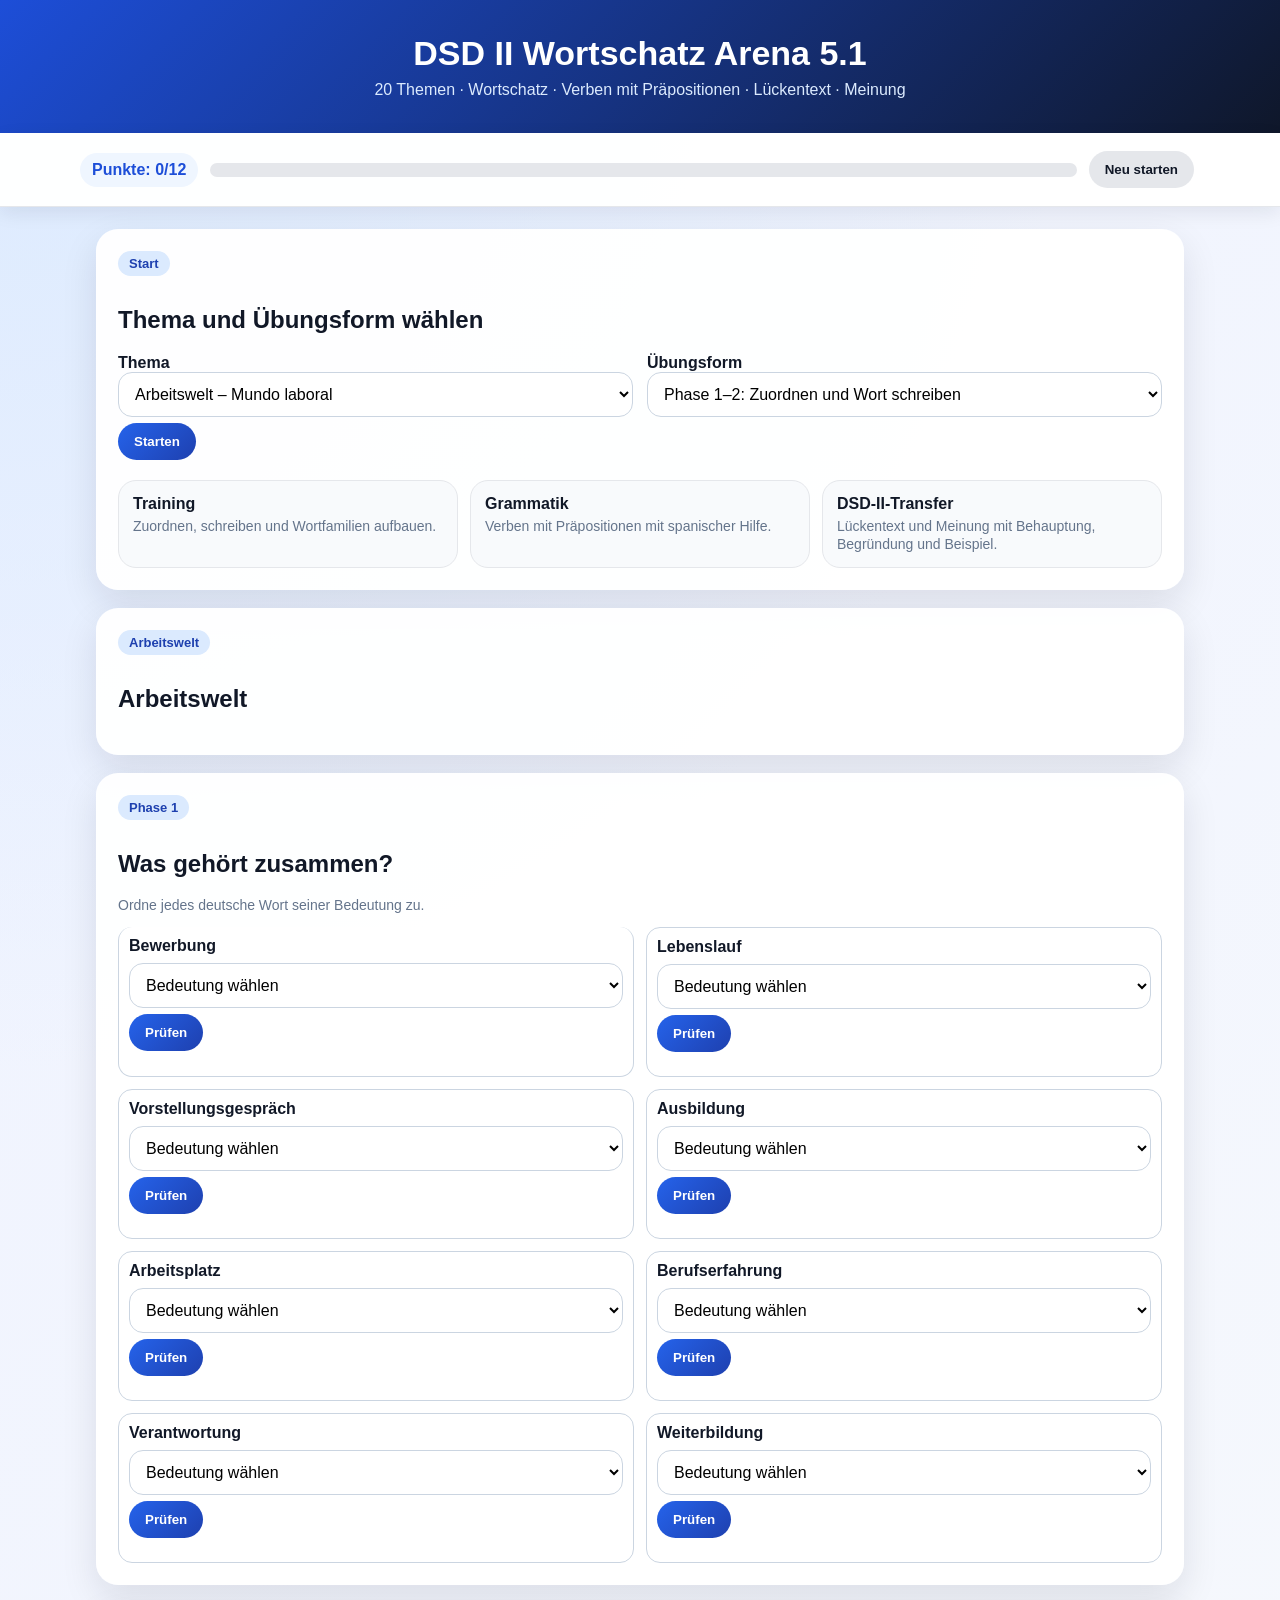
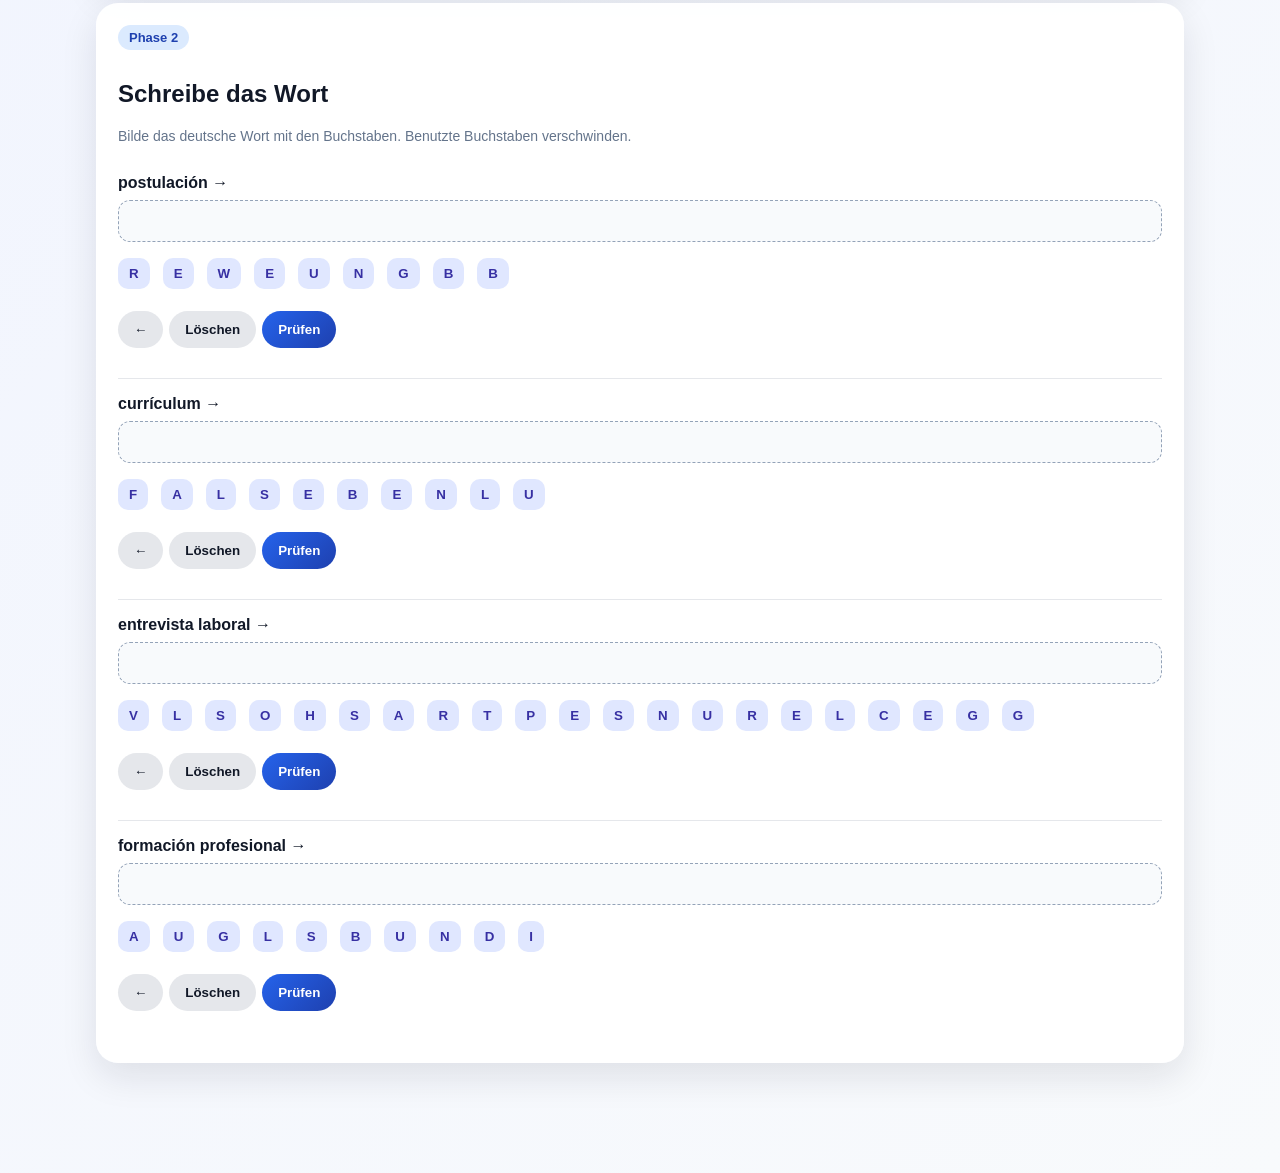
==== index.html @ aece5739 "5.1" ====
<!DOCTYPE html>
<html lang="de">
<head>
<meta charset="UTF-8"><meta name="viewport" content="width=device-width, initial-scale=1.0">
<title>DSD II Wortschatz Arena 5.1</title>
<link rel="stylesheet" href="css/style.css">
</head>
<body>
<header><h1>DSD II Wortschatz Arena 5.1</h1><p>20 Themen · Wortschatz · Verben mit Präpositionen · Lückentext · Meinung</p></header>
<div class="scoreBox"><div class="scoreInner"><span class="pill">Punkte: <span id="score">0</span>/<span id="total">0</span></span><div class="progress"><div id="bar" class="bar"></div></div><button class="secondary" onclick="resetCurrent()">Neu starten</button></div></div>
<main>
<section class="card"><span class="badge">Start</span><h2>Thema und Übungsform wählen</h2>
<div class="controls"><div><label><strong>Thema</strong></label><select id="themeSelect"></select></div><div><label><strong>Übungsform</strong></label><select id="modeSelect">
<option value="training">Phase 1–2: Zuordnen und Wort schreiben</option>
<option value="families">Phase 3: Wortfamilien</option>
<option value="prep">Phase 4: Verben mit Präpositionen</option>
<option value="memory">Phase 5: Memory</option>
<option value="crossword">Phase 6: Wortkreuzrätsel</option>
<option value="exam">Phase 7: Lückentext</option>
<option value="mini">Phase 8: Meinung schreiben</option>
</select></div></div>
<button class="primary" onclick="render()">Starten</button>
<div class="modeCards">
<div class="modeCard"><strong>Training</strong><span>Zuordnen, schreiben und Wortfamilien aufbauen.</span></div>
<div class="modeCard"><strong>Grammatik</strong><span>Verben mit Präpositionen mit spanischer Hilfe.</span></div>
<div class="modeCard"><strong>DSD-II-Transfer</strong><span>Lückentext und Meinung mit Behauptung, Begründung und Beispiel.</span></div>
</div></section>
<section id="content"></section>
</main>
<script src="data/themes.js"></script>
<script src="js/app.js"></script>
</body>
</html>
---- css/style.css ----
:root{--blue:#2563eb;--green:#16a34a;--red:#dc2626;--purple:#7c3aed;--line:#e5e7eb;--muted:#64748b}
*{box-sizing:border-box}body{margin:0;font-family:Arial,Helvetica,sans-serif;background:radial-gradient(circle at top left,#dbeafe,transparent 35%),linear-gradient(135deg,#eef2ff,#f8fafc);color:#111827}
header{background:linear-gradient(135deg,#1d4ed8,#0f172a);color:white;padding:34px 18px;text-align:center}header h1{margin:0;font-size:34px}header p{margin:8px 0 0;color:#dbeafe}
main{max-width:1120px;margin:22px auto;padding:0 16px 70px}.card{background:rgba(255,255,255,.97);border-radius:22px;padding:22px;margin-bottom:18px;box-shadow:0 14px 36px rgba(15,23,42,.10)}
.controls{display:grid;grid-template-columns:1fr 1fr;gap:14px}@media(max-width:760px){.controls{grid-template-columns:1fr}}select,input,textarea{width:100%;padding:12px;border:1px solid #cbd5e1;border-radius:14px;font-size:16px;background:white}
button{border:0;border-radius:999px;padding:11px 16px;font-weight:800;cursor:pointer;margin:6px 6px 6px 0}.primary{background:linear-gradient(135deg,#2563eb,#1e40af);color:white}.secondary{background:#e5e7eb;color:#111827}.hint{background:#ede9fe;color:#5b21b6}
.badge{display:inline-block;background:#dbeafe;color:#1e40af;border-radius:999px;padding:5px 11px;font-weight:800;font-size:13px;margin-bottom:10px}.small{font-size:14px;color:var(--muted)}
.scoreBox{position:sticky;top:0;z-index:20;background:rgba(255,255,255,.96);border-bottom:1px solid #e5e7eb;padding:12px 16px;box-shadow:0 6px 18px rgba(15,23,42,.08)}.scoreInner{max-width:1120px;margin:auto;display:flex;gap:12px;align-items:center;justify-content:space-between;flex-wrap:wrap}.pill{background:#eff6ff;color:#1d4ed8;border-radius:999px;padding:8px 12px;font-weight:800}.progress{height:14px;background:#e5e7eb;border-radius:999px;overflow:hidden;flex:1;min-width:220px}.bar{height:100%;width:0%;background:linear-gradient(90deg,#22c55e,#2563eb)}
.task{border-top:1px solid var(--line);padding:16px 0}.task:first-of-type{border-top:0}.question{font-weight:800;margin-bottom:8px}.feedback{font-weight:800;margin-top:8px}.correct{color:var(--green)}.wrong{color:var(--red)}
.modeCards{display:grid;grid-template-columns:repeat(3,1fr);gap:12px;margin-top:14px}@media(max-width:900px){.modeCards{grid-template-columns:1fr}}.modeCard{border:1px solid #e5e7eb;border-radius:18px;padding:14px;background:#f8fafc}.modeCard strong{display:block;margin-bottom:4px}.modeCard span{color:#64748b;font-size:14px}
.matchGrid{display:grid;grid-template-columns:1fr 1fr;gap:12px}@media(max-width:760px){.matchGrid{grid-template-columns:1fr}}.matchItem{border:1px solid #cbd5e1;border-radius:14px;background:white;padding:10px}.matchItem select{margin-top:8px}
.letterChoices{display:flex;flex-wrap:wrap;gap:7px;margin:10px 0}.letterChoices button{border-radius:10px;padding:8px 11px;background:#e0e7ff;color:#3730a3}.letterChoices button:disabled{visibility:hidden}.answerBox{min-height:42px;background:#f8fafc;border:1px dashed #94a3b8;border-radius:12px;padding:9px;font-size:20px;font-weight:900;letter-spacing:1px}
.familyTable{width:100%;border-collapse:separate;border-spacing:0 8px}.familyTable th{text-align:left;color:#475569}.familyTable td,.familyTable th{padding:8px}.familyTable input{min-width:150px}
.memoryGrid{display:grid;grid-template-columns:repeat(4,1fr);gap:11px;margin-top:14px}@media(max-width:760px){.memoryGrid{grid-template-columns:repeat(2,1fr)}}.memCard{min-height:88px;border:2px solid #cbd5e1;border-radius:18px;background:white;display:flex;align-items:center;justify-content:center;text-align:center;padding:10px;font-weight:800;cursor:pointer}.memCard.hidden{background:linear-gradient(135deg,#2563eb,#7c3aed);color:transparent}.memCard.hidden:after{content:"?";color:white;font-size:30px}.memCard.matched{background:#dcfce7;border-color:#16a34a;color:#166534;cursor:default}
.stage{display:flex;gap:10px;flex-wrap:wrap;margin:12px 0}.stage span{background:#f8fafc;border:1px solid #dbeafe;border-radius:999px;padding:7px 10px;font-weight:700;color:#1e40af}
.crossWrap{overflow-x:auto;margin-top:14px;padding-bottom:8px}.crossWord{display:grid;gap:10px;min-width:max-content}.crossRow{display:flex;align-items:center;gap:5px}.rowNum{width:24px;height:24px;border-radius:50%;background:#1d4ed8;color:white;display:flex;align-items:center;justify-content:center;font-size:11px;font-weight:900;flex-shrink:0}.letterBox{width:30px;height:34px;border:2px solid #cbd5e1;border-radius:7px;text-align:center;text-transform:uppercase;font-weight:900;font-size:16px;background:white;padding:0}.letterBox.fixed{background:#dbeafe;border-color:#2563eb;color:#1e40af}.letterBox.ok{background:#dcfce7;border-color:#16a34a}.letterBox.bad{background:#fee2e2;border-color:#ef4444}.clues li{margin-bottom:8px}#showSolutionBtn{display:none}
.wordbank span{display:inline-block;background:#eef2ff;color:#3730a3;border-radius:999px;padding:6px 10px;margin:4px;font-weight:800}.lueckenText{font-size:17px;line-height:1.9}.inlineBlank{display:inline-block;width:180px;margin:0 4px}.inlineBlank input{padding:7px;border-radius:10px}
.prepCard{border:1px solid #cbd5e1;background:white;border-radius:16px;padding:14px;margin:12px 0}.case{display:inline-block;background:#fef3c7;color:#92400e;border-radius:999px;padding:4px 9px;font-weight:800;margin-left:6px}.prepSolution{display:none;margin-top:10px;background:#f8fafc;border-left:5px solid var(--blue);padding:10px;border-radius:10px}
textarea{min-height:130px}
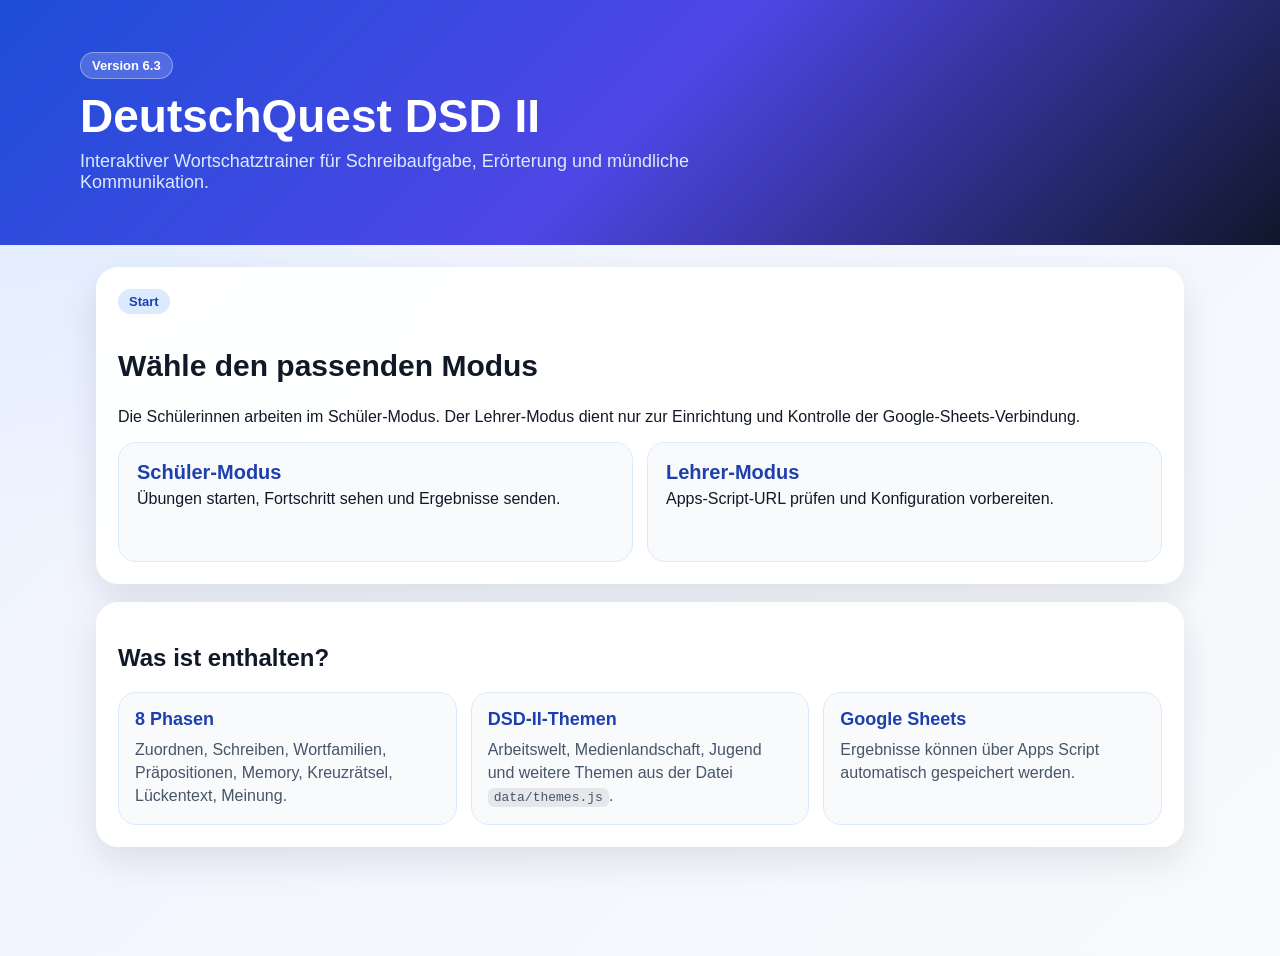
==== commit 0ae41c77: "6.3" ====
--- a/index.html
+++ b/index.html
@@ -1,33 +1,37 @@
 <!DOCTYPE html>
 <html lang="de">
 <head>
-<meta charset="UTF-8"><meta name="viewport" content="width=device-width, initial-scale=1.0">
-<title>DSD II Wortschatz Arena 5.1</title>
-<link rel="stylesheet" href="css/style.css">
+  <meta charset="UTF-8">
+  <meta name="viewport" content="width=device-width, initial-scale=1.0">
+  <title>DeutschQuest DSD II 6.3</title>
+  <link rel="stylesheet" href="css/style.css">
 </head>
 <body>
-<header><h1>DSD II Wortschatz Arena 5.1</h1><p>20 Themen · Wortschatz · Verben mit Präpositionen · Lückentext · Meinung</p></header>
-<div class="scoreBox"><div class="scoreInner"><span class="pill">Punkte: <span id="score">0</span>/<span id="total">0</span></span><div class="progress"><div id="bar" class="bar"></div></div><button class="secondary" onclick="resetCurrent()">Neu starten</button></div></div>
+<header class="hero">
+  <div class="heroInner">
+    <span class="badge light">Version 6.3</span>
+    <h1>DeutschQuest DSD II</h1>
+    <p>Interaktiver Wortschatztrainer für Schreibaufgabe, Erörterung und mündliche Kommunikation.</p>
+  </div>
+</header>
 <main>
-<section class="card"><span class="badge">Start</span><h2>Thema und Übungsform wählen</h2>
-<div class="controls"><div><label><strong>Thema</strong></label><select id="themeSelect"></select></div><div><label><strong>Übungsform</strong></label><select id="modeSelect">
-<option value="training">Phase 1–2: Zuordnen und Wort schreiben</option>
-<option value="families">Phase 3: Wortfamilien</option>
-<option value="prep">Phase 4: Verben mit Präpositionen</option>
-<option value="memory">Phase 5: Memory</option>
-<option value="crossword">Phase 6: Wortkreuzrätsel</option>
-<option value="exam">Phase 7: Lückentext</option>
-<option value="mini">Phase 8: Meinung schreiben</option>
-</select></div></div>
-<button class="primary" onclick="render()">Starten</button>
-<div class="modeCards">
-<div class="modeCard"><strong>Training</strong><span>Zuordnen, schreiben und Wortfamilien aufbauen.</span></div>
-<div class="modeCard"><strong>Grammatik</strong><span>Verben mit Präpositionen mit spanischer Hilfe.</span></div>
-<div class="modeCard"><strong>DSD-II-Transfer</strong><span>Lückentext und Meinung mit Behauptung, Begründung und Beispiel.</span></div>
-</div></section>
-<section id="content"></section>
+<section class="card introCard">
+  <span class="badge">Start</span>
+  <h2>Wähle den passenden Modus</h2>
+  <p>Die Schülerinnen arbeiten im Schüler-Modus. Der Lehrer-Modus dient nur zur Einrichtung und Kontrolle der Google-Sheets-Verbindung.</p>
+  <div class="navGrid">
+    <a class="navCard big" href="student.html"><strong>Schüler-Modus</strong><span>Übungen starten, Fortschritt sehen und Ergebnisse senden.</span></a>
+    <a class="navCard big" href="teacher.html"><strong>Lehrer-Modus</strong><span>Apps-Script-URL prüfen und Konfiguration vorbereiten.</span></a>
+  </div>
+</section>
+<section class="card">
+  <h2>Was ist enthalten?</h2>
+  <div class="featureGrid">
+    <div><strong>8 Phasen</strong><span>Zuordnen, Schreiben, Wortfamilien, Präpositionen, Memory, Kreuzrätsel, Lückentext, Meinung.</span></div>
+    <div><strong>DSD-II-Themen</strong><span>Arbeitswelt, Medienlandschaft, Jugend und weitere Themen aus der Datei <code>data/themes.js</code>.</span></div>
+    <div><strong>Google Sheets</strong><span>Ergebnisse können über Apps Script automatisch gespeichert werden.</span></div>
+  </div>
+</section>
 </main>
-<script src="data/themes.js"></script>
-<script src="js/app.js"></script>
 </body>
-</html>+</html>
--- a/css/style.css
+++ b/css/style.css
@@ -1,13 +1,13 @@
-:root{--blue:#2563eb;--green:#16a34a;--red:#dc2626;--purple:#7c3aed;--line:#e5e7eb;--muted:#64748b}
+:root{--blue:#2563eb;--dark:#0f172a;--green:#16a34a;--red:#dc2626;--purple:#7c3aed;--line:#e5e7eb;--muted:#64748b;--bg:#f8fafc}
 *{box-sizing:border-box}body{margin:0;font-family:Arial,Helvetica,sans-serif;background:radial-gradient(circle at top left,#dbeafe,transparent 35%),linear-gradient(135deg,#eef2ff,#f8fafc);color:#111827}
 header{background:linear-gradient(135deg,#1d4ed8,#0f172a);color:white;padding:34px 18px;text-align:center}header h1{margin:0;font-size:34px}header p{margin:8px 0 0;color:#dbeafe}
 main{max-width:1120px;margin:22px auto;padding:0 16px 70px}.card{background:rgba(255,255,255,.97);border-radius:22px;padding:22px;margin-bottom:18px;box-shadow:0 14px 36px rgba(15,23,42,.10)}
 .controls{display:grid;grid-template-columns:1fr 1fr;gap:14px}@media(max-width:760px){.controls{grid-template-columns:1fr}}select,input,textarea{width:100%;padding:12px;border:1px solid #cbd5e1;border-radius:14px;font-size:16px;background:white}
 button{border:0;border-radius:999px;padding:11px 16px;font-weight:800;cursor:pointer;margin:6px 6px 6px 0}.primary{background:linear-gradient(135deg,#2563eb,#1e40af);color:white}.secondary{background:#e5e7eb;color:#111827}.hint{background:#ede9fe;color:#5b21b6}
-.badge{display:inline-block;background:#dbeafe;color:#1e40af;border-radius:999px;padding:5px 11px;font-weight:800;font-size:13px;margin-bottom:10px}.small{font-size:14px;color:var(--muted)}
+.badge{display:inline-block;background:#dbeafe;color:#1e40af;border-radius:999px;padding:5px 11px;font-weight:800;font-size:13px;margin-bottom:10px}.small{font-size:14px;color:var(--muted)}code{background:#e5e7eb;padding:2px 6px;border-radius:6px}
 .scoreBox{position:sticky;top:0;z-index:20;background:rgba(255,255,255,.96);border-bottom:1px solid #e5e7eb;padding:12px 16px;box-shadow:0 6px 18px rgba(15,23,42,.08)}.scoreInner{max-width:1120px;margin:auto;display:flex;gap:12px;align-items:center;justify-content:space-between;flex-wrap:wrap}.pill{background:#eff6ff;color:#1d4ed8;border-radius:999px;padding:8px 12px;font-weight:800}.progress{height:14px;background:#e5e7eb;border-radius:999px;overflow:hidden;flex:1;min-width:220px}.bar{height:100%;width:0%;background:linear-gradient(90deg,#22c55e,#2563eb)}
 .task{border-top:1px solid var(--line);padding:16px 0}.task:first-of-type{border-top:0}.question{font-weight:800;margin-bottom:8px}.feedback{font-weight:800;margin-top:8px}.correct{color:var(--green)}.wrong{color:var(--red)}
-.modeCards{display:grid;grid-template-columns:repeat(3,1fr);gap:12px;margin-top:14px}@media(max-width:900px){.modeCards{grid-template-columns:1fr}}.modeCard{border:1px solid #e5e7eb;border-radius:18px;padding:14px;background:#f8fafc}.modeCard strong{display:block;margin-bottom:4px}.modeCard span{color:#64748b;font-size:14px}
+.navGrid{display:grid;grid-template-columns:repeat(2,1fr);gap:14px;margin-top:16px}@media(max-width:760px){.navGrid{grid-template-columns:1fr}}.navCard{display:block;text-decoration:none;color:#111827;border:1px solid #dbeafe;border-radius:18px;padding:18px;background:#f8fafc}.navCard:hover{background:#eff6ff}.navCard strong{display:block;font-size:20px;margin-bottom:6px;color:#1e40af}
 .matchGrid{display:grid;grid-template-columns:1fr 1fr;gap:12px}@media(max-width:760px){.matchGrid{grid-template-columns:1fr}}.matchItem{border:1px solid #cbd5e1;border-radius:14px;background:white;padding:10px}.matchItem select{margin-top:8px}
 .letterChoices{display:flex;flex-wrap:wrap;gap:7px;margin:10px 0}.letterChoices button{border-radius:10px;padding:8px 11px;background:#e0e7ff;color:#3730a3}.letterChoices button:disabled{visibility:hidden}.answerBox{min-height:42px;background:#f8fafc;border:1px dashed #94a3b8;border-radius:12px;padding:9px;font-size:20px;font-weight:900;letter-spacing:1px}
 .familyTable{width:100%;border-collapse:separate;border-spacing:0 8px}.familyTable th{text-align:left;color:#475569}.familyTable td,.familyTable th{padding:8px}.familyTable input{min-width:150px}
@@ -16,4 +16,13 @@
 .crossWrap{overflow-x:auto;margin-top:14px;padding-bottom:8px}.crossWord{display:grid;gap:10px;min-width:max-content}.crossRow{display:flex;align-items:center;gap:5px}.rowNum{width:24px;height:24px;border-radius:50%;background:#1d4ed8;color:white;display:flex;align-items:center;justify-content:center;font-size:11px;font-weight:900;flex-shrink:0}.letterBox{width:30px;height:34px;border:2px solid #cbd5e1;border-radius:7px;text-align:center;text-transform:uppercase;font-weight:900;font-size:16px;background:white;padding:0}.letterBox.fixed{background:#dbeafe;border-color:#2563eb;color:#1e40af}.letterBox.ok{background:#dcfce7;border-color:#16a34a}.letterBox.bad{background:#fee2e2;border-color:#ef4444}.clues li{margin-bottom:8px}#showSolutionBtn{display:none}
 .wordbank span{display:inline-block;background:#eef2ff;color:#3730a3;border-radius:999px;padding:6px 10px;margin:4px;font-weight:800}.lueckenText{font-size:17px;line-height:1.9}.inlineBlank{display:inline-block;width:180px;margin:0 4px}.inlineBlank input{padding:7px;border-radius:10px}
 .prepCard{border:1px solid #cbd5e1;background:white;border-radius:16px;padding:14px;margin:12px 0}.case{display:inline-block;background:#fef3c7;color:#92400e;border-radius:999px;padding:4px 9px;font-weight:800;margin-left:6px}.prepSolution{display:none;margin-top:10px;background:#f8fafc;border-left:5px solid var(--blue);padding:10px;border-radius:10px}
-textarea{min-height:130px}+textarea{min-height:130px}.saveOk{color:#16a34a;font-weight:800}.saveBad{color:#dc2626;font-weight:800}
+
+#configCode{min-height:170px;font-family:monospace;font-size:14px;background:#0f172a;color:#e5e7eb}
+
+
+/* DeutschQuest 6.3 Ergänzungen */
+.hero{padding:52px 18px;background:linear-gradient(135deg,#1d4ed8,#4f46e5,#0f172a)}
+.heroInner{max-width:1120px;margin:auto;text-align:left}.hero h1{font-size:46px}.hero p{font-size:18px;max-width:720px}.badge.light{background:rgba(255,255,255,.18);color:white;border:1px solid rgba(255,255,255,.35)}
+.introCard h2{font-size:30px}.navCard.big{min-height:120px}.featureGrid{display:grid;grid-template-columns:repeat(3,1fr);gap:14px}.featureGrid div{background:#f8fafc;border:1px solid #dbeafe;border-radius:18px;padding:16px}.featureGrid strong{display:block;color:#1e40af;font-size:18px;margin-bottom:8px}.featureGrid span{color:#475569;line-height:1.45}
+@media(max-width:860px){.featureGrid{grid-template-columns:1fr}.hero h1{font-size:34px}}
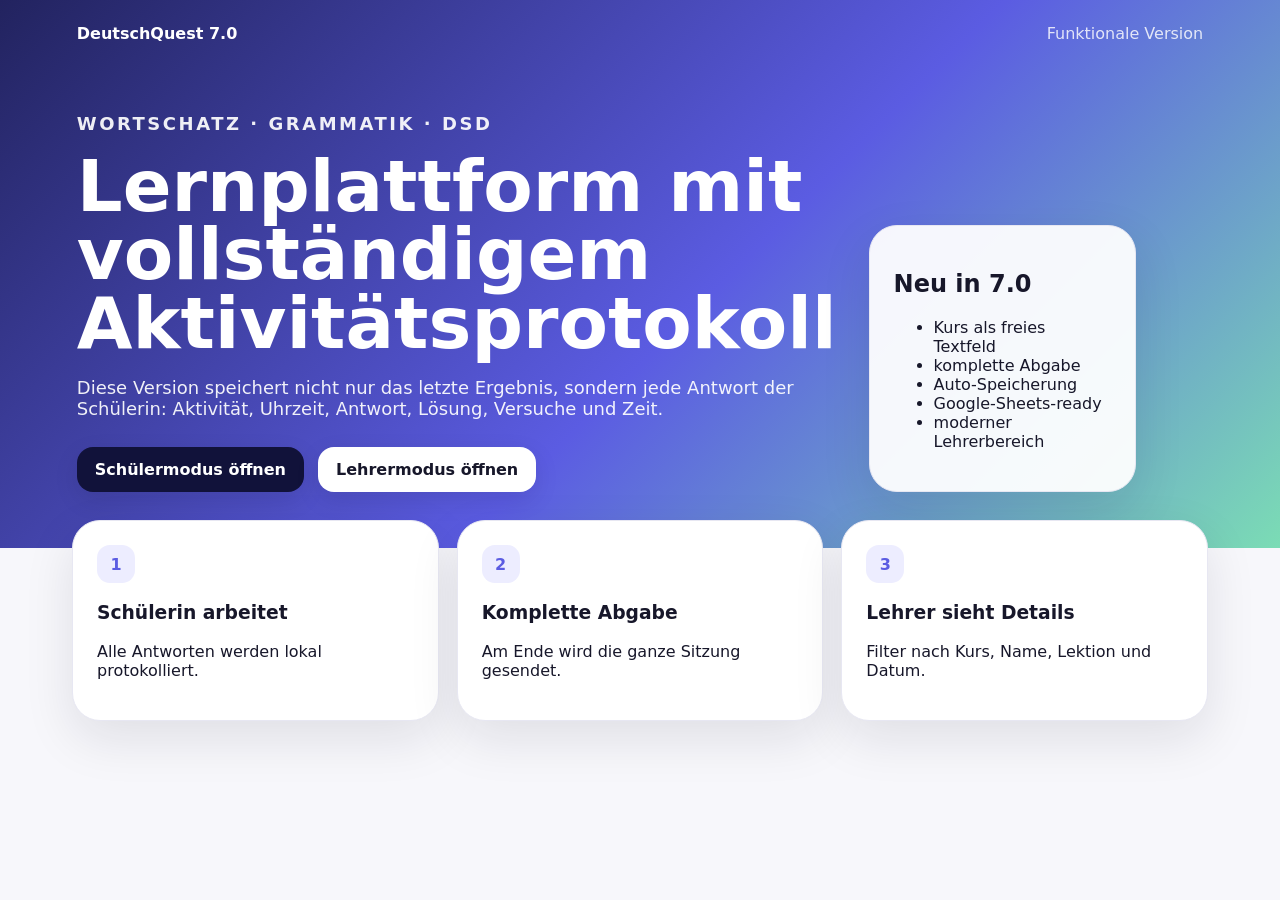
==== commit 43bed0f4: "7.0" ====
--- a/index.html
+++ b/index.html
@@ -1,37 +1 @@
-<!DOCTYPE html>
-<html lang="de">
-<head>
-  <meta charset="UTF-8">
-  <meta name="viewport" content="width=device-width, initial-scale=1.0">
-  <title>DeutschQuest DSD II 6.3</title>
-  <link rel="stylesheet" href="css/style.css">
-</head>
-<body>
-<header class="hero">
-  <div class="heroInner">
-    <span class="badge light">Version 6.3</span>
-    <h1>DeutschQuest DSD II</h1>
-    <p>Interaktiver Wortschatztrainer für Schreibaufgabe, Erörterung und mündliche Kommunikation.</p>
-  </div>
-</header>
-<main>
-<section class="card introCard">
-  <span class="badge">Start</span>
-  <h2>Wähle den passenden Modus</h2>
-  <p>Die Schülerinnen arbeiten im Schüler-Modus. Der Lehrer-Modus dient nur zur Einrichtung und Kontrolle der Google-Sheets-Verbindung.</p>
-  <div class="navGrid">
-    <a class="navCard big" href="student.html"><strong>Schüler-Modus</strong><span>Übungen starten, Fortschritt sehen und Ergebnisse senden.</span></a>
-    <a class="navCard big" href="teacher.html"><strong>Lehrer-Modus</strong><span>Apps-Script-URL prüfen und Konfiguration vorbereiten.</span></a>
-  </div>
-</section>
-<section class="card">
-  <h2>Was ist enthalten?</h2>
-  <div class="featureGrid">
-    <div><strong>8 Phasen</strong><span>Zuordnen, Schreiben, Wortfamilien, Präpositionen, Memory, Kreuzrätsel, Lückentext, Meinung.</span></div>
-    <div><strong>DSD-II-Themen</strong><span>Arbeitswelt, Medienlandschaft, Jugend und weitere Themen aus der Datei <code>data/themes.js</code>.</span></div>
-    <div><strong>Google Sheets</strong><span>Ergebnisse können über Apps Script automatisch gespeichert werden.</span></div>
-  </div>
-</section>
-</main>
-</body>
-</html>
+<!doctype html><html lang="de"><head><meta charset="utf-8"><meta name="viewport" content="width=device-width,initial-scale=1"><title>DeutschQuest 7.0</title><link rel="stylesheet" href="css/style.css"></head><body><header class="hero"><nav><strong>DeutschQuest 7.0</strong><span>Funktionale Version</span></nav><div class="hero-grid"><section><p class="eyebrow">Wortschatz · Grammatik · DSD</p><h1>Lernplattform mit vollständigem Aktivitätsprotokoll</h1><p>Diese Version speichert nicht nur das letzte Ergebnis, sondern jede Antwort der Schülerin: Aktivität, Uhrzeit, Antwort, Lösung, Versuche und Zeit.</p><div class="actions"><a class="btn primary" href="student.html">Schülermodus öffnen</a><a class="btn" href="teacher.html">Lehrermodus öffnen</a></div></section><aside class="card"><h2>Neu in 7.0</h2><ul><li>Kurs als freies Textfeld</li><li>komplette Abgabe</li><li>Auto-Speicherung</li><li>Google-Sheets-ready</li><li>moderner Lehrerbereich</li></ul></aside></div></header><main class="wrap"><section class="grid3"><div class="mini"><b>1</b><h3>Schülerin arbeitet</h3><p>Alle Antworten werden lokal protokolliert.</p></div><div class="mini"><b>2</b><h3>Komplette Abgabe</h3><p>Am Ende wird die ganze Sitzung gesendet.</p></div><div class="mini"><b>3</b><h3>Lehrer sieht Details</h3><p>Filter nach Kurs, Name, Lektion und Datum.</p></div></section></main></body></html>
--- a/css/style.css
+++ b/css/style.css
@@ -1,28 +1 @@
-:root{--blue:#2563eb;--dark:#0f172a;--green:#16a34a;--red:#dc2626;--purple:#7c3aed;--line:#e5e7eb;--muted:#64748b;--bg:#f8fafc}
-*{box-sizing:border-box}body{margin:0;font-family:Arial,Helvetica,sans-serif;background:radial-gradient(circle at top left,#dbeafe,transparent 35%),linear-gradient(135deg,#eef2ff,#f8fafc);color:#111827}
-header{background:linear-gradient(135deg,#1d4ed8,#0f172a);color:white;padding:34px 18px;text-align:center}header h1{margin:0;font-size:34px}header p{margin:8px 0 0;color:#dbeafe}
-main{max-width:1120px;margin:22px auto;padding:0 16px 70px}.card{background:rgba(255,255,255,.97);border-radius:22px;padding:22px;margin-bottom:18px;box-shadow:0 14px 36px rgba(15,23,42,.10)}
-.controls{display:grid;grid-template-columns:1fr 1fr;gap:14px}@media(max-width:760px){.controls{grid-template-columns:1fr}}select,input,textarea{width:100%;padding:12px;border:1px solid #cbd5e1;border-radius:14px;font-size:16px;background:white}
-button{border:0;border-radius:999px;padding:11px 16px;font-weight:800;cursor:pointer;margin:6px 6px 6px 0}.primary{background:linear-gradient(135deg,#2563eb,#1e40af);color:white}.secondary{background:#e5e7eb;color:#111827}.hint{background:#ede9fe;color:#5b21b6}
-.badge{display:inline-block;background:#dbeafe;color:#1e40af;border-radius:999px;padding:5px 11px;font-weight:800;font-size:13px;margin-bottom:10px}.small{font-size:14px;color:var(--muted)}code{background:#e5e7eb;padding:2px 6px;border-radius:6px}
-.scoreBox{position:sticky;top:0;z-index:20;background:rgba(255,255,255,.96);border-bottom:1px solid #e5e7eb;padding:12px 16px;box-shadow:0 6px 18px rgba(15,23,42,.08)}.scoreInner{max-width:1120px;margin:auto;display:flex;gap:12px;align-items:center;justify-content:space-between;flex-wrap:wrap}.pill{background:#eff6ff;color:#1d4ed8;border-radius:999px;padding:8px 12px;font-weight:800}.progress{height:14px;background:#e5e7eb;border-radius:999px;overflow:hidden;flex:1;min-width:220px}.bar{height:100%;width:0%;background:linear-gradient(90deg,#22c55e,#2563eb)}
-.task{border-top:1px solid var(--line);padding:16px 0}.task:first-of-type{border-top:0}.question{font-weight:800;margin-bottom:8px}.feedback{font-weight:800;margin-top:8px}.correct{color:var(--green)}.wrong{color:var(--red)}
-.navGrid{display:grid;grid-template-columns:repeat(2,1fr);gap:14px;margin-top:16px}@media(max-width:760px){.navGrid{grid-template-columns:1fr}}.navCard{display:block;text-decoration:none;color:#111827;border:1px solid #dbeafe;border-radius:18px;padding:18px;background:#f8fafc}.navCard:hover{background:#eff6ff}.navCard strong{display:block;font-size:20px;margin-bottom:6px;color:#1e40af}
-.matchGrid{display:grid;grid-template-columns:1fr 1fr;gap:12px}@media(max-width:760px){.matchGrid{grid-template-columns:1fr}}.matchItem{border:1px solid #cbd5e1;border-radius:14px;background:white;padding:10px}.matchItem select{margin-top:8px}
-.letterChoices{display:flex;flex-wrap:wrap;gap:7px;margin:10px 0}.letterChoices button{border-radius:10px;padding:8px 11px;background:#e0e7ff;color:#3730a3}.letterChoices button:disabled{visibility:hidden}.answerBox{min-height:42px;background:#f8fafc;border:1px dashed #94a3b8;border-radius:12px;padding:9px;font-size:20px;font-weight:900;letter-spacing:1px}
-.familyTable{width:100%;border-collapse:separate;border-spacing:0 8px}.familyTable th{text-align:left;color:#475569}.familyTable td,.familyTable th{padding:8px}.familyTable input{min-width:150px}
-.memoryGrid{display:grid;grid-template-columns:repeat(4,1fr);gap:11px;margin-top:14px}@media(max-width:760px){.memoryGrid{grid-template-columns:repeat(2,1fr)}}.memCard{min-height:88px;border:2px solid #cbd5e1;border-radius:18px;background:white;display:flex;align-items:center;justify-content:center;text-align:center;padding:10px;font-weight:800;cursor:pointer}.memCard.hidden{background:linear-gradient(135deg,#2563eb,#7c3aed);color:transparent}.memCard.hidden:after{content:"?";color:white;font-size:30px}.memCard.matched{background:#dcfce7;border-color:#16a34a;color:#166534;cursor:default}
-.stage{display:flex;gap:10px;flex-wrap:wrap;margin:12px 0}.stage span{background:#f8fafc;border:1px solid #dbeafe;border-radius:999px;padding:7px 10px;font-weight:700;color:#1e40af}
-.crossWrap{overflow-x:auto;margin-top:14px;padding-bottom:8px}.crossWord{display:grid;gap:10px;min-width:max-content}.crossRow{display:flex;align-items:center;gap:5px}.rowNum{width:24px;height:24px;border-radius:50%;background:#1d4ed8;color:white;display:flex;align-items:center;justify-content:center;font-size:11px;font-weight:900;flex-shrink:0}.letterBox{width:30px;height:34px;border:2px solid #cbd5e1;border-radius:7px;text-align:center;text-transform:uppercase;font-weight:900;font-size:16px;background:white;padding:0}.letterBox.fixed{background:#dbeafe;border-color:#2563eb;color:#1e40af}.letterBox.ok{background:#dcfce7;border-color:#16a34a}.letterBox.bad{background:#fee2e2;border-color:#ef4444}.clues li{margin-bottom:8px}#showSolutionBtn{display:none}
-.wordbank span{display:inline-block;background:#eef2ff;color:#3730a3;border-radius:999px;padding:6px 10px;margin:4px;font-weight:800}.lueckenText{font-size:17px;line-height:1.9}.inlineBlank{display:inline-block;width:180px;margin:0 4px}.inlineBlank input{padding:7px;border-radius:10px}
-.prepCard{border:1px solid #cbd5e1;background:white;border-radius:16px;padding:14px;margin:12px 0}.case{display:inline-block;background:#fef3c7;color:#92400e;border-radius:999px;padding:4px 9px;font-weight:800;margin-left:6px}.prepSolution{display:none;margin-top:10px;background:#f8fafc;border-left:5px solid var(--blue);padding:10px;border-radius:10px}
-textarea{min-height:130px}.saveOk{color:#16a34a;font-weight:800}.saveBad{color:#dc2626;font-weight:800}
-
-#configCode{min-height:170px;font-family:monospace;font-size:14px;background:#0f172a;color:#e5e7eb}
-
-
-/* DeutschQuest 6.3 Ergänzungen */
-.hero{padding:52px 18px;background:linear-gradient(135deg,#1d4ed8,#4f46e5,#0f172a)}
-.heroInner{max-width:1120px;margin:auto;text-align:left}.hero h1{font-size:46px}.hero p{font-size:18px;max-width:720px}.badge.light{background:rgba(255,255,255,.18);color:white;border:1px solid rgba(255,255,255,.35)}
-.introCard h2{font-size:30px}.navCard.big{min-height:120px}.featureGrid{display:grid;grid-template-columns:repeat(3,1fr);gap:14px}.featureGrid div{background:#f8fafc;border:1px solid #dbeafe;border-radius:18px;padding:16px}.featureGrid strong{display:block;color:#1e40af;font-size:18px;margin-bottom:8px}.featureGrid span{color:#475569;line-height:1.45}
-@media(max-width:860px){.featureGrid{grid-template-columns:1fr}.hero h1{font-size:34px}}
+:root{--bg:#f7f7fb;--ink:#17172a;--muted:#65657a;--card:#fff;--brand:#5b5ce2;--brand2:#21a67a;--bad:#d94c4c;--line:#e7e7f2;--shadow:0 18px 50px rgba(23,23,42,.10)}*{box-sizing:border-box}body{margin:0;font-family:Inter,system-ui,-apple-system,Segoe UI,Arial,sans-serif;background:var(--bg);color:var(--ink)}a{color:inherit}.hero{padding:24px 6vw 56px;background:linear-gradient(135deg,#22235f,#5b5ce2 55%,#7bdcb5);color:white}nav{display:flex;justify-content:space-between;align-items:center;margin-bottom:52px}nav span{opacity:.82}.hero-grid{display:grid;grid-template-columns:1.5fr .8fr;gap:32px;align-items:end}.eyebrow{text-transform:uppercase;letter-spacing:.14em;font-weight:800;opacity:.85}.hero h1{font-size:clamp(34px,6vw,72px);line-height:.95;margin:0 0 20px}.hero p{font-size:18px;max-width:760px;opacity:.92}.actions{display:flex;gap:14px;flex-wrap:wrap;margin-top:28px}.btn,button{border:0;border-radius:16px;padding:13px 18px;background:white;color:var(--ink);font-weight:800;text-decoration:none;cursor:pointer;box-shadow:0 8px 24px rgba(0,0,0,.10)}.btn.primary,button.primary{background:#11123a;color:#fff}.card,.panel,.mini{background:var(--card);border:1px solid var(--line);border-radius:28px;padding:24px;box-shadow:var(--shadow);color:var(--ink)}.card{background:rgba(255,255,255,.94)}.wrap{max-width:1180px;margin:-28px auto 60px;padding:0 22px}.grid3{display:grid;grid-template-columns:repeat(3,1fr);gap:18px}.mini b{display:grid;place-items:center;width:38px;height:38px;border-radius:13px;background:#ededff;color:var(--brand)}.app{max-width:1200px;margin:0 auto;padding:22px}.topbar{display:flex;gap:14px;align-items:center;justify-content:space-between;margin-bottom:18px}.brand{font-weight:900;font-size:22px}.layout{display:grid;grid-template-columns:300px 1fr;gap:20px}.sidebar{position:sticky;top:16px;align-self:start}.field{display:flex;flex-direction:column;gap:6px;margin:10px 0}.field label{font-size:12px;color:var(--muted);font-weight:800;text-transform:uppercase;letter-spacing:.08em}input,select,textarea{width:100%;border:1px solid var(--line);border-radius:14px;padding:12px 13px;font:inherit;background:#fff}textarea{min-height:130px;resize:vertical}.lesson{border:1px solid var(--line);border-radius:18px;padding:14px;margin:10px 0;cursor:pointer;background:#fff}.lesson.active{border-color:var(--brand);box-shadow:0 0 0 4px rgba(91,92,226,.1)}.pill{display:inline-flex;border-radius:999px;padding:5px 10px;background:#eff0ff;color:#393ab7;font-size:12px;font-weight:900}.progress{height:12px;background:#ededf6;border-radius:999px;overflow:hidden}.progress span{display:block;height:100%;width:0;background:linear-gradient(90deg,var(--brand),var(--brand2));transition:.3s}.activity{margin-top:18px}.q{padding:14px;border:1px solid var(--line);border-radius:18px;margin:12px 0;background:#fff}.q-head{display:flex;justify-content:space-between;gap:12px}.feedback{font-weight:800;margin-top:8px}.ok{color:var(--brand2)}.bad{color:var(--bad)}.muted{color:var(--muted)}.row{display:flex;gap:10px;flex-wrap:wrap;align-items:center}.resultbox{background:#f1fff9;border:1px solid #bdebd7;border-radius:20px;padding:16px;margin-top:14px}.warning{background:#fff8e7;border-color:#ffe0a3}.tablewrap{overflow:auto}.table{width:100%;border-collapse:collapse;background:#fff;border-radius:18px;overflow:hidden}.table th,.table td{border-bottom:1px solid var(--line);padding:10px;text-align:left;vertical-align:top}.table th{background:#f1f1fb;font-size:12px;text-transform:uppercase;letter-spacing:.05em}.hidden{display:none!important}.small{font-size:12px}.statgrid{display:grid;grid-template-columns:repeat(4,1fr);gap:12px}.stat{background:#fff;border:1px solid var(--line);border-radius:18px;padding:14px}.stat b{display:block;font-size:26px;margin-top:4px}@media(max-width:850px){.hero-grid,.layout,.grid3,.statgrid{grid-template-columns:1fr}.sidebar{position:static}.topbar{align-items:flex-start;flex-direction:column}}
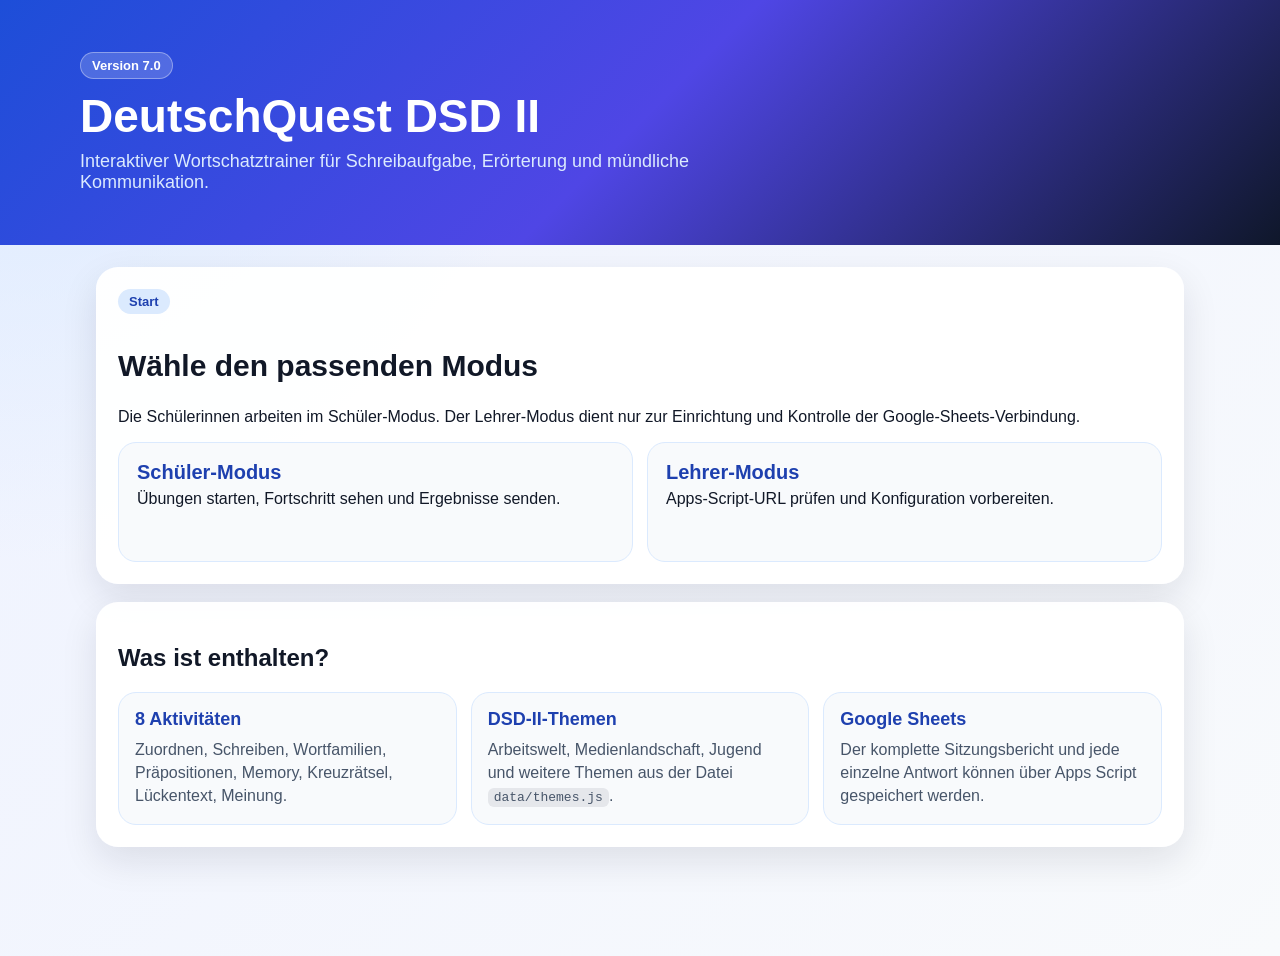
==== commit 7aa75b1a: "7.2" ====
--- a/index.html
+++ b/index.html
@@ -1 +1,37 @@
-<!doctype html><html lang="de"><head><meta charset="utf-8"><meta name="viewport" content="width=device-width,initial-scale=1"><title>DeutschQuest 7.0</title><link rel="stylesheet" href="css/style.css"></head><body><header class="hero"><nav><strong>DeutschQuest 7.0</strong><span>Funktionale Version</span></nav><div class="hero-grid"><section><p class="eyebrow">Wortschatz · Grammatik · DSD</p><h1>Lernplattform mit vollständigem Aktivitätsprotokoll</h1><p>Diese Version speichert nicht nur das letzte Ergebnis, sondern jede Antwort der Schülerin: Aktivität, Uhrzeit, Antwort, Lösung, Versuche und Zeit.</p><div class="actions"><a class="btn primary" href="student.html">Schülermodus öffnen</a><a class="btn" href="teacher.html">Lehrermodus öffnen</a></div></section><aside class="card"><h2>Neu in 7.0</h2><ul><li>Kurs als freies Textfeld</li><li>komplette Abgabe</li><li>Auto-Speicherung</li><li>Google-Sheets-ready</li><li>moderner Lehrerbereich</li></ul></aside></div></header><main class="wrap"><section class="grid3"><div class="mini"><b>1</b><h3>Schülerin arbeitet</h3><p>Alle Antworten werden lokal protokolliert.</p></div><div class="mini"><b>2</b><h3>Komplette Abgabe</h3><p>Am Ende wird die ganze Sitzung gesendet.</p></div><div class="mini"><b>3</b><h3>Lehrer sieht Details</h3><p>Filter nach Kurs, Name, Lektion und Datum.</p></div></section></main></body></html>
+<!DOCTYPE html>
+<html lang="de">
+<head>
+  <meta charset="UTF-8">
+  <meta name="viewport" content="width=device-width, initial-scale=1.0">
+  <title>DeutschQuest DSD II 7.0</title>
+  <link rel="stylesheet" href="css/style.css">
+</head>
+<body>
+<header class="hero">
+  <div class="heroInner">
+    <span class="badge light">Version 7.0</span>
+    <h1>DeutschQuest DSD II</h1>
+    <p>Interaktiver Wortschatztrainer für Schreibaufgabe, Erörterung und mündliche Kommunikation.</p>
+  </div>
+</header>
+<main>
+<section class="card introCard">
+  <span class="badge">Start</span>
+  <h2>Wähle den passenden Modus</h2>
+  <p>Die Schülerinnen arbeiten im Schüler-Modus. Der Lehrer-Modus dient nur zur Einrichtung und Kontrolle der Google-Sheets-Verbindung.</p>
+  <div class="navGrid">
+    <a class="navCard big" href="student.html"><strong>Schüler-Modus</strong><span>Übungen starten, Fortschritt sehen und Ergebnisse senden.</span></a>
+    <a class="navCard big" href="teacher.html"><strong>Lehrer-Modus</strong><span>Apps-Script-URL prüfen und Konfiguration vorbereiten.</span></a>
+  </div>
+</section>
+<section class="card">
+  <h2>Was ist enthalten?</h2>
+  <div class="featureGrid">
+    <div><strong>8 Aktivitäten</strong><span>Zuordnen, Schreiben, Wortfamilien, Präpositionen, Memory, Kreuzrätsel, Lückentext, Meinung.</span></div>
+    <div><strong>DSD-II-Themen</strong><span>Arbeitswelt, Medienlandschaft, Jugend und weitere Themen aus der Datei <code>data/themes.js</code>.</span></div>
+    <div><strong>Google Sheets</strong><span>Der komplette Sitzungsbericht und jede einzelne Antwort können über Apps Script gespeichert werden.</span></div>
+  </div>
+</section>
+</main>
+</body>
+</html>
--- a/css/style.css
+++ b/css/style.css
@@ -1 +1,30 @@
-:root{--bg:#f7f7fb;--ink:#17172a;--muted:#65657a;--card:#fff;--brand:#5b5ce2;--brand2:#21a67a;--bad:#d94c4c;--line:#e7e7f2;--shadow:0 18px 50px rgba(23,23,42,.10)}*{box-sizing:border-box}body{margin:0;font-family:Inter,system-ui,-apple-system,Segoe UI,Arial,sans-serif;background:var(--bg);color:var(--ink)}a{color:inherit}.hero{padding:24px 6vw 56px;background:linear-gradient(135deg,#22235f,#5b5ce2 55%,#7bdcb5);color:white}nav{display:flex;justify-content:space-between;align-items:center;margin-bottom:52px}nav span{opacity:.82}.hero-grid{display:grid;grid-template-columns:1.5fr .8fr;gap:32px;align-items:end}.eyebrow{text-transform:uppercase;letter-spacing:.14em;font-weight:800;opacity:.85}.hero h1{font-size:clamp(34px,6vw,72px);line-height:.95;margin:0 0 20px}.hero p{font-size:18px;max-width:760px;opacity:.92}.actions{display:flex;gap:14px;flex-wrap:wrap;margin-top:28px}.btn,button{border:0;border-radius:16px;padding:13px 18px;background:white;color:var(--ink);font-weight:800;text-decoration:none;cursor:pointer;box-shadow:0 8px 24px rgba(0,0,0,.10)}.btn.primary,button.primary{background:#11123a;color:#fff}.card,.panel,.mini{background:var(--card);border:1px solid var(--line);border-radius:28px;padding:24px;box-shadow:var(--shadow);color:var(--ink)}.card{background:rgba(255,255,255,.94)}.wrap{max-width:1180px;margin:-28px auto 60px;padding:0 22px}.grid3{display:grid;grid-template-columns:repeat(3,1fr);gap:18px}.mini b{display:grid;place-items:center;width:38px;height:38px;border-radius:13px;background:#ededff;color:var(--brand)}.app{max-width:1200px;margin:0 auto;padding:22px}.topbar{display:flex;gap:14px;align-items:center;justify-content:space-between;margin-bottom:18px}.brand{font-weight:900;font-size:22px}.layout{display:grid;grid-template-columns:300px 1fr;gap:20px}.sidebar{position:sticky;top:16px;align-self:start}.field{display:flex;flex-direction:column;gap:6px;margin:10px 0}.field label{font-size:12px;color:var(--muted);font-weight:800;text-transform:uppercase;letter-spacing:.08em}input,select,textarea{width:100%;border:1px solid var(--line);border-radius:14px;padding:12px 13px;font:inherit;background:#fff}textarea{min-height:130px;resize:vertical}.lesson{border:1px solid var(--line);border-radius:18px;padding:14px;margin:10px 0;cursor:pointer;background:#fff}.lesson.active{border-color:var(--brand);box-shadow:0 0 0 4px rgba(91,92,226,.1)}.pill{display:inline-flex;border-radius:999px;padding:5px 10px;background:#eff0ff;color:#393ab7;font-size:12px;font-weight:900}.progress{height:12px;background:#ededf6;border-radius:999px;overflow:hidden}.progress span{display:block;height:100%;width:0;background:linear-gradient(90deg,var(--brand),var(--brand2));transition:.3s}.activity{margin-top:18px}.q{padding:14px;border:1px solid var(--line);border-radius:18px;margin:12px 0;background:#fff}.q-head{display:flex;justify-content:space-between;gap:12px}.feedback{font-weight:800;margin-top:8px}.ok{color:var(--brand2)}.bad{color:var(--bad)}.muted{color:var(--muted)}.row{display:flex;gap:10px;flex-wrap:wrap;align-items:center}.resultbox{background:#f1fff9;border:1px solid #bdebd7;border-radius:20px;padding:16px;margin-top:14px}.warning{background:#fff8e7;border-color:#ffe0a3}.tablewrap{overflow:auto}.table{width:100%;border-collapse:collapse;background:#fff;border-radius:18px;overflow:hidden}.table th,.table td{border-bottom:1px solid var(--line);padding:10px;text-align:left;vertical-align:top}.table th{background:#f1f1fb;font-size:12px;text-transform:uppercase;letter-spacing:.05em}.hidden{display:none!important}.small{font-size:12px}.statgrid{display:grid;grid-template-columns:repeat(4,1fr);gap:12px}.stat{background:#fff;border:1px solid var(--line);border-radius:18px;padding:14px}.stat b{display:block;font-size:26px;margin-top:4px}@media(max-width:850px){.hero-grid,.layout,.grid3,.statgrid{grid-template-columns:1fr}.sidebar{position:static}.topbar{align-items:flex-start;flex-direction:column}}
+:root{--blue:#2563eb;--dark:#0f172a;--green:#16a34a;--red:#dc2626;--purple:#7c3aed;--line:#e5e7eb;--muted:#64748b;--bg:#f8fafc}
+*{box-sizing:border-box}body{margin:0;font-family:Arial,Helvetica,sans-serif;background:radial-gradient(circle at top left,#dbeafe,transparent 35%),linear-gradient(135deg,#eef2ff,#f8fafc);color:#111827}
+header{background:linear-gradient(135deg,#1d4ed8,#0f172a);color:white;padding:34px 18px;text-align:center}header h1{margin:0;font-size:34px}header p{margin:8px 0 0;color:#dbeafe}
+main{max-width:1120px;margin:22px auto;padding:0 16px 70px}.card{background:rgba(255,255,255,.97);border-radius:22px;padding:22px;margin-bottom:18px;box-shadow:0 14px 36px rgba(15,23,42,.10)}
+.controls{display:grid;grid-template-columns:1fr 1fr;gap:14px}@media(max-width:760px){.controls{grid-template-columns:1fr}}select,input,textarea{width:100%;padding:12px;border:1px solid #cbd5e1;border-radius:14px;font-size:16px;background:white}
+button{border:0;border-radius:999px;padding:11px 16px;font-weight:800;cursor:pointer;margin:6px 6px 6px 0}.primary{background:linear-gradient(135deg,#2563eb,#1e40af);color:white}.secondary{background:#e5e7eb;color:#111827}.hint{background:#ede9fe;color:#5b21b6}
+.badge{display:inline-block;background:#dbeafe;color:#1e40af;border-radius:999px;padding:5px 11px;font-weight:800;font-size:13px;margin-bottom:10px}.small{font-size:14px;color:var(--muted)}code{background:#e5e7eb;padding:2px 6px;border-radius:6px}
+.scoreBox{position:sticky;top:0;z-index:20;background:rgba(255,255,255,.96);border-bottom:1px solid #e5e7eb;padding:12px 16px;box-shadow:0 6px 18px rgba(15,23,42,.08)}.scoreInner{max-width:1120px;margin:auto;display:flex;gap:12px;align-items:center;justify-content:space-between;flex-wrap:wrap}.pill{background:#eff6ff;color:#1d4ed8;border-radius:999px;padding:8px 12px;font-weight:800}.progress{height:14px;background:#e5e7eb;border-radius:999px;overflow:hidden;flex:1;min-width:220px}.bar{height:100%;width:0%;background:linear-gradient(90deg,#22c55e,#2563eb)}
+.task{border-top:1px solid var(--line);padding:16px 0}.task:first-of-type{border-top:0}.question{font-weight:800;margin-bottom:8px}.feedback{font-weight:800;margin-top:8px}.correct{color:var(--green)}.wrong{color:var(--red)}
+.navGrid{display:grid;grid-template-columns:repeat(2,1fr);gap:14px;margin-top:16px}@media(max-width:760px){.navGrid{grid-template-columns:1fr}}.navCard{display:block;text-decoration:none;color:#111827;border:1px solid #dbeafe;border-radius:18px;padding:18px;background:#f8fafc}.navCard:hover{background:#eff6ff}.navCard strong{display:block;font-size:20px;margin-bottom:6px;color:#1e40af}
+.matchGrid{display:grid;grid-template-columns:1fr 1fr;gap:12px}@media(max-width:760px){.matchGrid{grid-template-columns:1fr}}.matchItem{border:1px solid #cbd5e1;border-radius:14px;background:white;padding:10px}.matchItem select{margin-top:8px}
+.letterChoices{display:flex;flex-wrap:wrap;gap:7px;margin:10px 0}.letterChoices button{border-radius:10px;padding:8px 11px;background:#e0e7ff;color:#3730a3}.letterChoices button:disabled{visibility:hidden}.answerBox{min-height:42px;background:#f8fafc;border:1px dashed #94a3b8;border-radius:12px;padding:9px;font-size:20px;font-weight:900;letter-spacing:1px}
+.familyTable{width:100%;border-collapse:separate;border-spacing:0 8px}.familyTable th{text-align:left;color:#475569}.familyTable td,.familyTable th{padding:8px}.familyTable input{min-width:150px}
+.memoryGrid{display:grid;grid-template-columns:repeat(4,1fr);gap:11px;margin-top:14px}@media(max-width:760px){.memoryGrid{grid-template-columns:repeat(2,1fr)}}.memCard{min-height:88px;border:2px solid #cbd5e1;border-radius:18px;background:white;display:flex;align-items:center;justify-content:center;text-align:center;padding:10px;font-weight:800;cursor:pointer}.memCard.hidden{background:linear-gradient(135deg,#2563eb,#7c3aed);color:transparent}.memCard.hidden:after{content:"?";color:white;font-size:30px}.memCard.matched{background:#dcfce7;border-color:#16a34a;color:#166534;cursor:default}
+.stage{display:flex;gap:10px;flex-wrap:wrap;margin:12px 0}.stage span{background:#f8fafc;border:1px solid #dbeafe;border-radius:999px;padding:7px 10px;font-weight:700;color:#1e40af}
+.crossWrap{overflow-x:auto;margin-top:14px;padding-bottom:8px}.crossWord{display:grid;gap:10px;min-width:max-content}.crossRow{display:flex;align-items:center;gap:5px}.rowNum{width:24px;height:24px;border-radius:50%;background:#1d4ed8;color:white;display:flex;align-items:center;justify-content:center;font-size:11px;font-weight:900;flex-shrink:0}.letterBox{width:30px;height:34px;border:2px solid #cbd5e1;border-radius:7px;text-align:center;text-transform:uppercase;font-weight:900;font-size:16px;background:white;padding:0}.letterBox.fixed{background:#dbeafe;border-color:#2563eb;color:#1e40af}.letterBox.ok{background:#dcfce7;border-color:#16a34a}.letterBox.bad{background:#fee2e2;border-color:#ef4444}.clues li{margin-bottom:8px}#showSolutionBtn{display:none}
+.wordbank span{display:inline-block;background:#eef2ff;color:#3730a3;border-radius:999px;padding:6px 10px;margin:4px;font-weight:800}.lueckenText{font-size:17px;line-height:1.9}.inlineBlank{display:inline-block;width:180px;margin:0 4px}.inlineBlank input{padding:7px;border-radius:10px}
+.prepCard{border:1px solid #cbd5e1;background:white;border-radius:16px;padding:14px;margin:12px 0}.case{display:inline-block;background:#fef3c7;color:#92400e;border-radius:999px;padding:4px 9px;font-weight:800;margin-left:6px}.prepSolution{display:none;margin-top:10px;background:#f8fafc;border-left:5px solid var(--blue);padding:10px;border-radius:10px}
+textarea{min-height:130px}.saveOk{color:#16a34a;font-weight:800}.saveBad{color:#dc2626;font-weight:800}
+
+#configCode{min-height:170px;font-family:monospace;font-size:14px;background:#0f172a;color:#e5e7eb}
+
+
+/* DeutschQuest 6.3 Ergänzungen */
+.hero{padding:52px 18px;background:linear-gradient(135deg,#1d4ed8,#4f46e5,#0f172a)}
+.heroInner{max-width:1120px;margin:auto;text-align:left}.hero h1{font-size:46px}.hero p{font-size:18px;max-width:720px}.badge.light{background:rgba(255,255,255,.18);color:white;border:1px solid rgba(255,255,255,.35)}
+.introCard h2{font-size:30px}.navCard.big{min-height:120px}.featureGrid{display:grid;grid-template-columns:repeat(3,1fr);gap:14px}.featureGrid div{background:#f8fafc;border:1px solid #dbeafe;border-radius:18px;padding:16px}.featureGrid strong{display:block;color:#1e40af;font-size:18px;margin-bottom:8px}.featureGrid span{color:#475569;line-height:1.45}
+@media(max-width:860px){.featureGrid{grid-template-columns:1fr}.hero h1{font-size:34px}}
+
+#reportPreview div{margin:.25rem 0}.letterBox.ok{background:#dcfce7}.letterBox.bad{background:#fee2e2}.prepSolution{display:none;margin-top:.5rem}.case{font-weight:700}.saveOk{color:#166534}.saveBad{color:#991b1b}
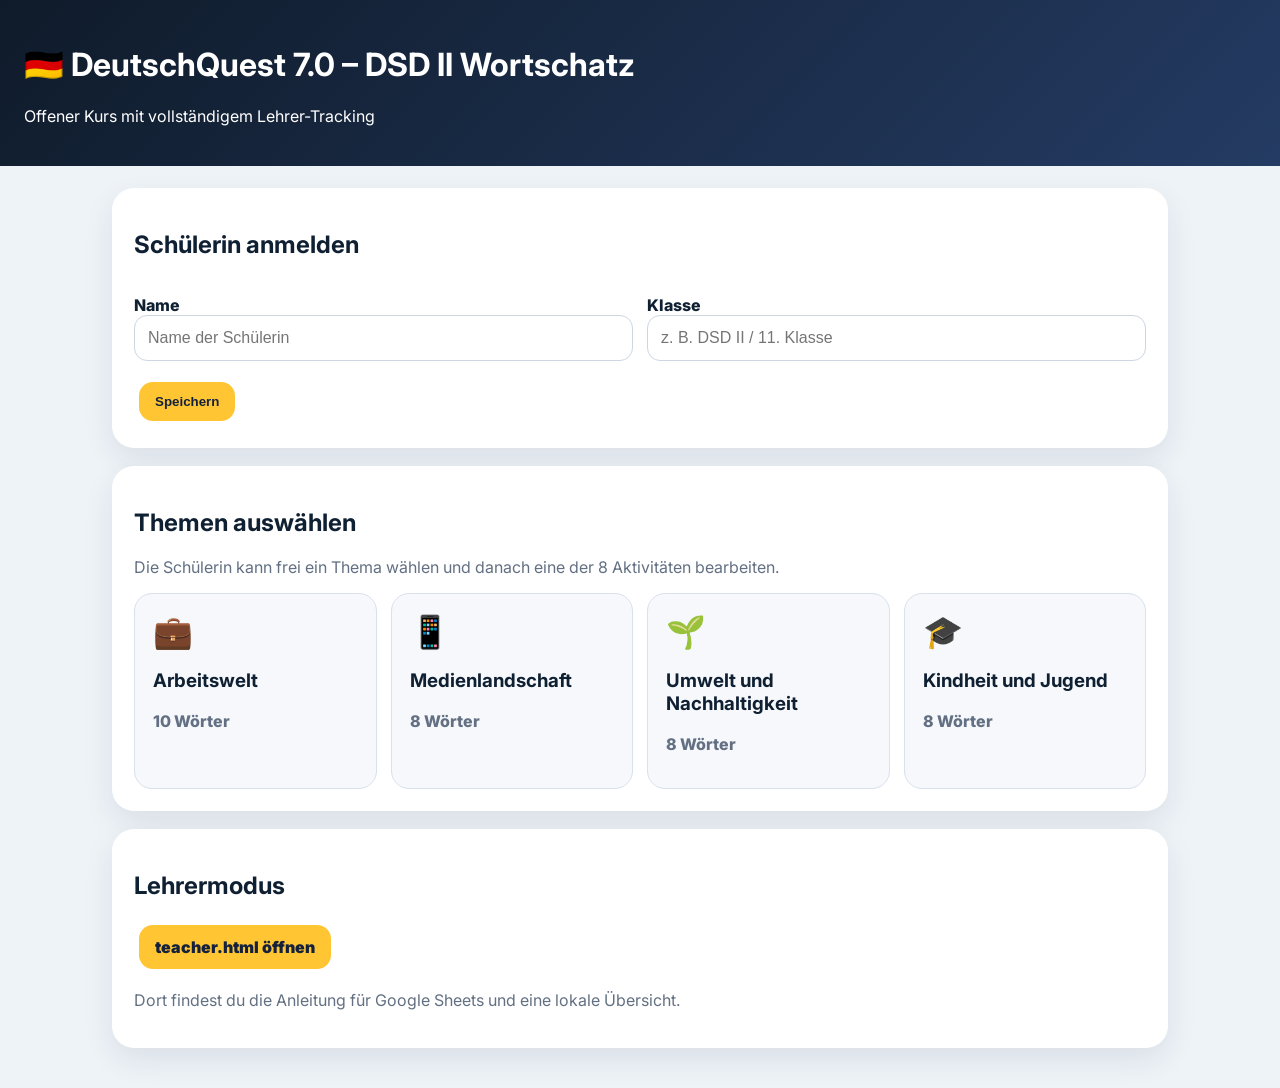
==== commit 51f6dd7a: "7.2" ====
--- a/index.html
+++ b/index.html
@@ -1,37 +1,15 @@
-<!DOCTYPE html>
-<html lang="de">
-<head>
-  <meta charset="UTF-8">
-  <meta name="viewport" content="width=device-width, initial-scale=1.0">
-  <title>DeutschQuest DSD II 7.0</title>
-  <link rel="stylesheet" href="css/style.css">
-</head>
-<body>
-<header class="hero">
-  <div class="heroInner">
-    <span class="badge light">Version 7.0</span>
-    <h1>DeutschQuest DSD II</h1>
-    <p>Interaktiver Wortschatztrainer für Schreibaufgabe, Erörterung und mündliche Kommunikation.</p>
-  </div>
-</header>
-<main>
-<section class="card introCard">
-  <span class="badge">Start</span>
-  <h2>Wähle den passenden Modus</h2>
-  <p>Die Schülerinnen arbeiten im Schüler-Modus. Der Lehrer-Modus dient nur zur Einrichtung und Kontrolle der Google-Sheets-Verbindung.</p>
-  <div class="navGrid">
-    <a class="navCard big" href="student.html"><strong>Schüler-Modus</strong><span>Übungen starten, Fortschritt sehen und Ergebnisse senden.</span></a>
-    <a class="navCard big" href="teacher.html"><strong>Lehrer-Modus</strong><span>Apps-Script-URL prüfen und Konfiguration vorbereiten.</span></a>
-  </div>
-</section>
-<section class="card">
-  <h2>Was ist enthalten?</h2>
-  <div class="featureGrid">
-    <div><strong>8 Aktivitäten</strong><span>Zuordnen, Schreiben, Wortfamilien, Präpositionen, Memory, Kreuzrätsel, Lückentext, Meinung.</span></div>
-    <div><strong>DSD-II-Themen</strong><span>Arbeitswelt, Medienlandschaft, Jugend und weitere Themen aus der Datei <code>data/themes.js</code>.</span></div>
-    <div><strong>Google Sheets</strong><span>Der komplette Sitzungsbericht und jede einzelne Antwort können über Apps Script gespeichert werden.</span></div>
-  </div>
-</section>
-</main>
-</body>
-</html>
+<!doctype html><html lang="de"><head><meta charset="utf-8"><meta name="viewport" content="width=device-width,initial-scale=1">
+<title>DeutschQuest 7.0 – DSD II</title><link rel="preconnect" href="https://fonts.googleapis.com"><link href="https://fonts.googleapis.com/css2?family=Inter:wght@400;700;900&display=swap" rel="stylesheet"><link rel="stylesheet" href="css/style.css"></head>
+<body><header><h1>🇩🇪 DeutschQuest 7.0 – DSD II Wortschatz</h1><p>Offener Kurs mit vollständigem Lehrer-Tracking</p></header><main>
+<section class="card"><h2>Schülerin anmelden</h2><div class="row"><p><label>Name</label><input id="name" placeholder="Name der Schülerin"></p><p><label>Klasse</label><input id="className" placeholder="z. B. DSD II / 11. Klasse"></p></div><button id="saveProfile">Speichern</button><span id="profileMsg" class="muted"></span></section>
+<section class="card"><h2>Themen auswählen</h2><p class="muted">Die Schülerin kann frei ein Thema wählen und danach eine der 8 Aktivitäten bearbeiten.</p><div class="grid" id="topics"></div></section>
+<section class="card"><h2>Lehrermodus</h2><a class="btn" href="teacher.html">teacher.html öffnen</a><p class="muted">Dort findest du die Anleitung für Google Sheets und eine lokale Übersicht.</p></section>
+</main><script src="js/config.js"></script><script src="js/tracking.js"></script><script>
+const p=DQTracker.getProfile(); name.value=p.name||""; className.value=p.className||"";
+saveProfile.onclick=()=>{DQTracker.setProfile({name:name.value.trim(),className:className.value.trim()}); profileMsg.textContent="Gespeichert."; DQTracker.track("profile_saved",{name:name.value.trim(),className:className.value.trim()});};
+DQTracker.track("index_open");
+fetch("data/topics.json").then(r=>r.json()).then(data=>{
+ const box=document.getElementById("topics"); box.innerHTML="";
+ data.forEach(t=>{const d=document.createElement("div"); d.className="topic"; d.innerHTML=`<div class="big">${t.icon}</div><h3>${t.title}</h3><p class="muted">${t.words.length} Wörter</p>`; d.onclick=()=>{DQTracker.track("topic_open",{topic_id:t.id,topic_title:t.title}); location.href=`topic.html?id=${t.id}`}; box.appendChild(d);});
+});
+</script></body></html>
--- a/css/style.css
+++ b/css/style.css
@@ -1,30 +1,14 @@
-:root{--blue:#2563eb;--dark:#0f172a;--green:#16a34a;--red:#dc2626;--purple:#7c3aed;--line:#e5e7eb;--muted:#64748b;--bg:#f8fafc}
-*{box-sizing:border-box}body{margin:0;font-family:Arial,Helvetica,sans-serif;background:radial-gradient(circle at top left,#dbeafe,transparent 35%),linear-gradient(135deg,#eef2ff,#f8fafc);color:#111827}
-header{background:linear-gradient(135deg,#1d4ed8,#0f172a);color:white;padding:34px 18px;text-align:center}header h1{margin:0;font-size:34px}header p{margin:8px 0 0;color:#dbeafe}
-main{max-width:1120px;margin:22px auto;padding:0 16px 70px}.card{background:rgba(255,255,255,.97);border-radius:22px;padding:22px;margin-bottom:18px;box-shadow:0 14px 36px rgba(15,23,42,.10)}
-.controls{display:grid;grid-template-columns:1fr 1fr;gap:14px}@media(max-width:760px){.controls{grid-template-columns:1fr}}select,input,textarea{width:100%;padding:12px;border:1px solid #cbd5e1;border-radius:14px;font-size:16px;background:white}
-button{border:0;border-radius:999px;padding:11px 16px;font-weight:800;cursor:pointer;margin:6px 6px 6px 0}.primary{background:linear-gradient(135deg,#2563eb,#1e40af);color:white}.secondary{background:#e5e7eb;color:#111827}.hint{background:#ede9fe;color:#5b21b6}
-.badge{display:inline-block;background:#dbeafe;color:#1e40af;border-radius:999px;padding:5px 11px;font-weight:800;font-size:13px;margin-bottom:10px}.small{font-size:14px;color:var(--muted)}code{background:#e5e7eb;padding:2px 6px;border-radius:6px}
-.scoreBox{position:sticky;top:0;z-index:20;background:rgba(255,255,255,.96);border-bottom:1px solid #e5e7eb;padding:12px 16px;box-shadow:0 6px 18px rgba(15,23,42,.08)}.scoreInner{max-width:1120px;margin:auto;display:flex;gap:12px;align-items:center;justify-content:space-between;flex-wrap:wrap}.pill{background:#eff6ff;color:#1d4ed8;border-radius:999px;padding:8px 12px;font-weight:800}.progress{height:14px;background:#e5e7eb;border-radius:999px;overflow:hidden;flex:1;min-width:220px}.bar{height:100%;width:0%;background:linear-gradient(90deg,#22c55e,#2563eb)}
-.task{border-top:1px solid var(--line);padding:16px 0}.task:first-of-type{border-top:0}.question{font-weight:800;margin-bottom:8px}.feedback{font-weight:800;margin-top:8px}.correct{color:var(--green)}.wrong{color:var(--red)}
-.navGrid{display:grid;grid-template-columns:repeat(2,1fr);gap:14px;margin-top:16px}@media(max-width:760px){.navGrid{grid-template-columns:1fr}}.navCard{display:block;text-decoration:none;color:#111827;border:1px solid #dbeafe;border-radius:18px;padding:18px;background:#f8fafc}.navCard:hover{background:#eff6ff}.navCard strong{display:block;font-size:20px;margin-bottom:6px;color:#1e40af}
-.matchGrid{display:grid;grid-template-columns:1fr 1fr;gap:12px}@media(max-width:760px){.matchGrid{grid-template-columns:1fr}}.matchItem{border:1px solid #cbd5e1;border-radius:14px;background:white;padding:10px}.matchItem select{margin-top:8px}
-.letterChoices{display:flex;flex-wrap:wrap;gap:7px;margin:10px 0}.letterChoices button{border-radius:10px;padding:8px 11px;background:#e0e7ff;color:#3730a3}.letterChoices button:disabled{visibility:hidden}.answerBox{min-height:42px;background:#f8fafc;border:1px dashed #94a3b8;border-radius:12px;padding:9px;font-size:20px;font-weight:900;letter-spacing:1px}
-.familyTable{width:100%;border-collapse:separate;border-spacing:0 8px}.familyTable th{text-align:left;color:#475569}.familyTable td,.familyTable th{padding:8px}.familyTable input{min-width:150px}
-.memoryGrid{display:grid;grid-template-columns:repeat(4,1fr);gap:11px;margin-top:14px}@media(max-width:760px){.memoryGrid{grid-template-columns:repeat(2,1fr)}}.memCard{min-height:88px;border:2px solid #cbd5e1;border-radius:18px;background:white;display:flex;align-items:center;justify-content:center;text-align:center;padding:10px;font-weight:800;cursor:pointer}.memCard.hidden{background:linear-gradient(135deg,#2563eb,#7c3aed);color:transparent}.memCard.hidden:after{content:"?";color:white;font-size:30px}.memCard.matched{background:#dcfce7;border-color:#16a34a;color:#166534;cursor:default}
-.stage{display:flex;gap:10px;flex-wrap:wrap;margin:12px 0}.stage span{background:#f8fafc;border:1px solid #dbeafe;border-radius:999px;padding:7px 10px;font-weight:700;color:#1e40af}
-.crossWrap{overflow-x:auto;margin-top:14px;padding-bottom:8px}.crossWord{display:grid;gap:10px;min-width:max-content}.crossRow{display:flex;align-items:center;gap:5px}.rowNum{width:24px;height:24px;border-radius:50%;background:#1d4ed8;color:white;display:flex;align-items:center;justify-content:center;font-size:11px;font-weight:900;flex-shrink:0}.letterBox{width:30px;height:34px;border:2px solid #cbd5e1;border-radius:7px;text-align:center;text-transform:uppercase;font-weight:900;font-size:16px;background:white;padding:0}.letterBox.fixed{background:#dbeafe;border-color:#2563eb;color:#1e40af}.letterBox.ok{background:#dcfce7;border-color:#16a34a}.letterBox.bad{background:#fee2e2;border-color:#ef4444}.clues li{margin-bottom:8px}#showSolutionBtn{display:none}
-.wordbank span{display:inline-block;background:#eef2ff;color:#3730a3;border-radius:999px;padding:6px 10px;margin:4px;font-weight:800}.lueckenText{font-size:17px;line-height:1.9}.inlineBlank{display:inline-block;width:180px;margin:0 4px}.inlineBlank input{padding:7px;border-radius:10px}
-.prepCard{border:1px solid #cbd5e1;background:white;border-radius:16px;padding:14px;margin:12px 0}.case{display:inline-block;background:#fef3c7;color:#92400e;border-radius:999px;padding:4px 9px;font-weight:800;margin-left:6px}.prepSolution{display:none;margin-top:10px;background:#f8fafc;border-left:5px solid var(--blue);padding:10px;border-radius:10px}
-textarea{min-height:130px}.saveOk{color:#16a34a;font-weight:800}.saveBad{color:#dc2626;font-weight:800}
 
-#configCode{min-height:170px;font-family:monospace;font-size:14px;background:#0f172a;color:#e5e7eb}
-
-
-/* DeutschQuest 6.3 Ergänzungen */
-.hero{padding:52px 18px;background:linear-gradient(135deg,#1d4ed8,#4f46e5,#0f172a)}
-.heroInner{max-width:1120px;margin:auto;text-align:left}.hero h1{font-size:46px}.hero p{font-size:18px;max-width:720px}.badge.light{background:rgba(255,255,255,.18);color:white;border:1px solid rgba(255,255,255,.35)}
-.introCard h2{font-size:30px}.navCard.big{min-height:120px}.featureGrid{display:grid;grid-template-columns:repeat(3,1fr);gap:14px}.featureGrid div{background:#f8fafc;border:1px solid #dbeafe;border-radius:18px;padding:16px}.featureGrid strong{display:block;color:#1e40af;font-size:18px;margin-bottom:8px}.featureGrid span{color:#475569;line-height:1.45}
-@media(max-width:860px){.featureGrid{grid-template-columns:1fr}.hero h1{font-size:34px}}
-
-#reportPreview div{margin:.25rem 0}.letterBox.ok{background:#dcfce7}.letterBox.bad{background:#fee2e2}.prepSolution{display:none;margin-top:.5rem}.case{font-weight:700}.saveOk{color:#166534}.saveBad{color:#991b1b}
+:root{--bg:#eef3f8;--ink:#102033;--card:#fff;--brand:#ffc533;--dark:#0f1b2a;--ok:#24a148;--bad:#da1e28;--soft:#f6f8fb}
+*{box-sizing:border-box} body{margin:0;font-family:Inter,system-ui,-apple-system,sans-serif;background:var(--bg);color:var(--ink)}
+header{background:linear-gradient(135deg,#0f1b2a,#243b63);color:white;padding:24px} main{max-width:1100px;margin:auto;padding:22px}
+.card{background:var(--card);border-radius:22px;padding:22px;box-shadow:0 12px 30px rgba(16,32,51,.09);margin-bottom:18px}
+.grid{display:grid;grid-template-columns:repeat(auto-fit,minmax(210px,1fr));gap:14px}.topic,.activity{border:1px solid #d8e1ec;background:var(--soft);border-radius:18px;padding:18px;cursor:pointer;font-weight:800}
+.topic:hover,.activity:hover,button:hover{filter:brightness(.98);transform:translateY(-1px)}button,a.btn{border:0;border-radius:14px;padding:12px 16px;background:var(--brand);font-weight:900;cursor:pointer;color:#14213d;text-decoration:none;display:inline-block;margin:5px}
+input,select,textarea{width:100%;padding:13px;border:1px solid #cdd6e1;border-radius:13px;font-size:1rem}label{font-weight:800}.muted{color:#637083}.hidden{display:none!important}
+.row{display:grid;grid-template-columns:1fr 1fr;gap:14px}.pill{display:inline-block;background:#fff3c4;border-radius:999px;padding:7px 11px;margin:4px;font-weight:800}
+.big{font-size:2rem}.choice{display:block;width:100%;text-align:left;background:white;border:1px solid #dbe3ec;margin:8px 0}.ok{color:var(--ok);font-weight:900}.bad{color:var(--bad);font-weight:900}
+.progress{height:13px;border-radius:99px;background:#dbe3ec;overflow:hidden}.progress span{display:block;height:100%;background:var(--ok);width:0;transition:.25s}
+.board{display:grid;grid-template-columns:repeat(4,1fr);gap:10px}.tile{min-height:76px;display:grid;place-items:center;text-align:center;background:#fff;border:2px solid #dbe3ec;border-radius:14px;font-weight:900;padding:9px;cursor:pointer}.tile.open{background:#ffe08a}.tile.done{background:#d9f8e4;border-color:var(--ok)}
+table{width:100%;border-collapse:collapse;background:white}td,th{padding:10px;border-bottom:1px solid #e5ebf2;text-align:left}code{background:#eef3f8;padding:2px 5px;border-radius:6px}
+@media(max-width:760px){.row{grid-template-columns:1fr}.board{grid-template-columns:repeat(2,1fr)}}
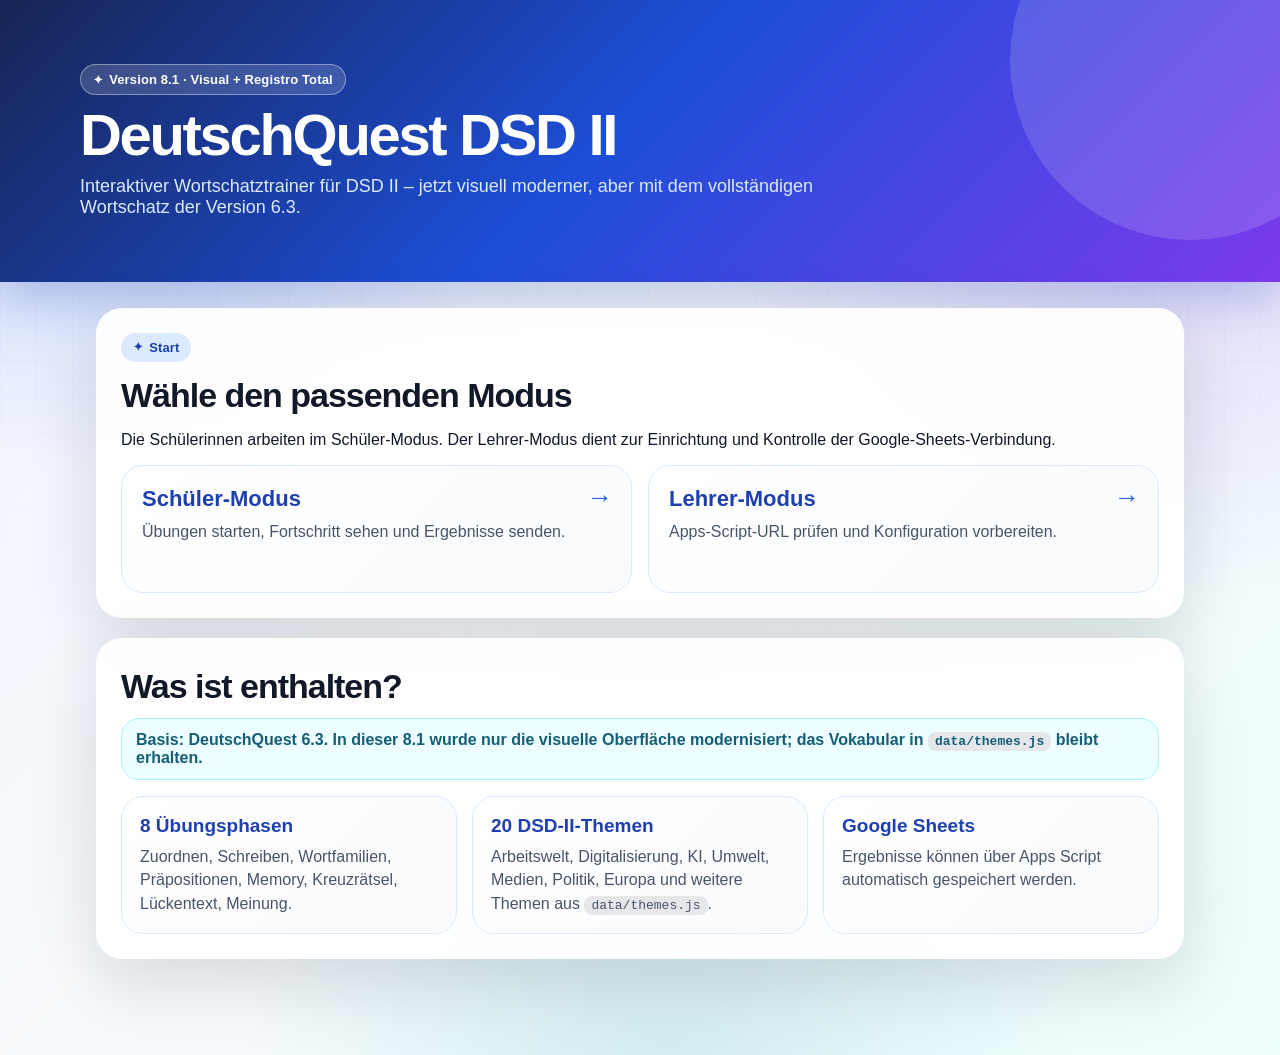
==== commit a876c0ab: "8.0" ====
--- a/index.html
+++ b/index.html
@@ -1,15 +1,38 @@
-<!doctype html><html lang="de"><head><meta charset="utf-8"><meta name="viewport" content="width=device-width,initial-scale=1">
-<title>DeutschQuest 7.0 – DSD II</title><link rel="preconnect" href="https://fonts.googleapis.com"><link href="https://fonts.googleapis.com/css2?family=Inter:wght@400;700;900&display=swap" rel="stylesheet"><link rel="stylesheet" href="css/style.css"></head>
-<body><header><h1>🇩🇪 DeutschQuest 7.0 – DSD II Wortschatz</h1><p>Offener Kurs mit vollständigem Lehrer-Tracking</p></header><main>
-<section class="card"><h2>Schülerin anmelden</h2><div class="row"><p><label>Name</label><input id="name" placeholder="Name der Schülerin"></p><p><label>Klasse</label><input id="className" placeholder="z. B. DSD II / 11. Klasse"></p></div><button id="saveProfile">Speichern</button><span id="profileMsg" class="muted"></span></section>
-<section class="card"><h2>Themen auswählen</h2><p class="muted">Die Schülerin kann frei ein Thema wählen und danach eine der 8 Aktivitäten bearbeiten.</p><div class="grid" id="topics"></div></section>
-<section class="card"><h2>Lehrermodus</h2><a class="btn" href="teacher.html">teacher.html öffnen</a><p class="muted">Dort findest du die Anleitung für Google Sheets und eine lokale Übersicht.</p></section>
-</main><script src="js/config.js"></script><script src="js/tracking.js"></script><script>
-const p=DQTracker.getProfile(); name.value=p.name||""; className.value=p.className||"";
-saveProfile.onclick=()=>{DQTracker.setProfile({name:name.value.trim(),className:className.value.trim()}); profileMsg.textContent="Gespeichert."; DQTracker.track("profile_saved",{name:name.value.trim(),className:className.value.trim()});};
-DQTracker.track("index_open");
-fetch("data/topics.json").then(r=>r.json()).then(data=>{
- const box=document.getElementById("topics"); box.innerHTML="";
- data.forEach(t=>{const d=document.createElement("div"); d.className="topic"; d.innerHTML=`<div class="big">${t.icon}</div><h3>${t.title}</h3><p class="muted">${t.words.length} Wörter</p>`; d.onclick=()=>{DQTracker.track("topic_open",{topic_id:t.id,topic_title:t.title}); location.href=`topic.html?id=${t.id}`}; box.appendChild(d);});
-});
-</script></body></html>+<!DOCTYPE html>
+<html lang="de">
+<head>
+  <meta charset="UTF-8">
+  <meta name="viewport" content="width=device-width, initial-scale=1.0">
+  <title>DeutschQuest DSD II 8.1</title>
+  <link rel="stylesheet" href="css/style.css">
+</head>
+<body>
+<header class="hero">
+  <div class="heroInner">
+    <span class="badge light">Version 8.1 · Visual + Registro Total</span>
+    <h1>DeutschQuest DSD II</h1>
+    <p>Interaktiver Wortschatztrainer für DSD II – jetzt visuell moderner, aber mit dem vollständigen Wortschatz der Version 6.3.</p>
+  </div>
+</header>
+<main>
+<section class="card introCard">
+  <span class="badge">Start</span>
+  <h2>Wähle den passenden Modus</h2>
+  <p>Die Schülerinnen arbeiten im Schüler-Modus. Der Lehrer-Modus dient zur Einrichtung und Kontrolle der Google-Sheets-Verbindung.</p>
+  <div class="navGrid">
+    <a class="navCard big" href="student.html"><strong>Schüler-Modus</strong><span>Übungen starten, Fortschritt sehen und Ergebnisse senden.</span></a>
+    <a class="navCard big" href="teacher.html"><strong>Lehrer-Modus</strong><span>Apps-Script-URL prüfen und Konfiguration vorbereiten.</span></a>
+  </div>
+</section>
+<section class="card">
+  <h2>Was ist enthalten?</h2>
+  <p class="versionNote">Basis: DeutschQuest 6.3. In dieser 8.1 wurde nur die visuelle Oberfläche modernisiert; das Vokabular in <code>data/themes.js</code> bleibt erhalten.</p>
+  <div class="featureGrid">
+    <div><strong>8 Übungsphasen</strong><span>Zuordnen, Schreiben, Wortfamilien, Präpositionen, Memory, Kreuzrätsel, Lückentext, Meinung.</span></div>
+    <div><strong>20 DSD-II-Themen</strong><span>Arbeitswelt, Digitalisierung, KI, Umwelt, Medien, Politik, Europa und weitere Themen aus <code>data/themes.js</code>.</span></div>
+    <div><strong>Google Sheets</strong><span>Ergebnisse können über Apps Script automatisch gespeichert werden.</span></div>
+  </div>
+</section>
+</main>
+</body>
+</html>
--- a/css/style.css
+++ b/css/style.css
@@ -1,14 +1,38 @@
+:root{
+  --ink:#111827;--muted:#64748b;--soft:#f8fafc;--card:rgba(255,255,255,.92);--line:rgba(148,163,184,.28);
+  --blue:#2563eb;--blue2:#1d4ed8;--violet:#7c3aed;--cyan:#0891b2;--green:#16a34a;--red:#dc2626;--amber:#f59e0b;
+  --shadow:0 24px 70px rgba(15,23,42,.14);--radius:26px;
+}
+*{box-sizing:border-box}
+html{scroll-behavior:smooth}
+body{margin:0;font-family:Inter,Arial,Helvetica,sans-serif;color:var(--ink);background:
+  radial-gradient(circle at 8% 0%,rgba(37,99,235,.28),transparent 30%),
+  radial-gradient(circle at 92% 12%,rgba(124,58,237,.20),transparent 32%),
+  radial-gradient(circle at 52% 100%,rgba(8,145,178,.14),transparent 34%),
+  linear-gradient(135deg,#eef2ff 0%,#f8fafc 45%,#eefdfd 100%);min-height:100vh}
+body:before{content:"";position:fixed;inset:0;pointer-events:none;background-image:linear-gradient(rgba(15,23,42,.035) 1px,transparent 1px),linear-gradient(90deg,rgba(15,23,42,.035) 1px,transparent 1px);background-size:36px 36px;mask-image:linear-gradient(to bottom,black,transparent 78%)}
+header{position:relative;overflow:hidden;background:linear-gradient(135deg,#172554,#1d4ed8 48%,#7c3aed);color:white;padding:42px 18px;text-align:center;box-shadow:0 18px 45px rgba(30,64,175,.25)}
+header:after{content:"";position:absolute;right:-90px;top:-120px;width:360px;height:360px;border-radius:50%;background:rgba(255,255,255,.14)}
+header h1{position:relative;margin:0;font-size:clamp(32px,5vw,58px);letter-spacing:-.04em;line-height:1.02}
+header p{position:relative;margin:12px auto 0;color:#dbeafe;font-size:18px;max-width:800px}.hero{padding:64px 18px}.heroInner{max-width:1120px;margin:auto;text-align:left}.hero p{margin-left:0}.badge.light{background:rgba(255,255,255,.16);color:white;border:1px solid rgba(255,255,255,.38);backdrop-filter:blur(8px)}
+main{position:relative;max-width:1120px;margin:26px auto 0;padding:0 16px 76px}.card{background:var(--card);border:1px solid rgba(255,255,255,.7);border-radius:var(--radius);padding:24px;margin-bottom:20px;box-shadow:var(--shadow);backdrop-filter:blur(14px)}
+.card h2{margin:4px 0 12px;font-size:clamp(24px,3vw,34px);letter-spacing:-.03em}.card h3{margin-bottom:8px}.small{font-size:14px;color:var(--muted);line-height:1.55}.badge{display:inline-flex;align-items:center;gap:6px;background:#dbeafe;color:#1e40af;border-radius:999px;padding:7px 12px;font-weight:900;font-size:13px;margin-bottom:10px;letter-spacing:.01em}.badge:before{content:"✦";font-size:12px}code{background:#e5e7eb;padding:2px 7px;border-radius:8px}
+.controls{display:grid;grid-template-columns:1fr 1fr;gap:16px;margin:10px 0}@media(max-width:760px){.controls{grid-template-columns:1fr}}
+label{display:block;margin:6px 0 7px}select,input,textarea{width:100%;padding:13px 14px;border:1px solid #cbd5e1;border-radius:16px;font-size:16px;background:rgba(255,255,255,.98);outline:none;transition:.18s box-shadow,.18s border-color}select:focus,input:focus,textarea:focus{border-color:#60a5fa;box-shadow:0 0 0 4px rgba(37,99,235,.12)}textarea{min-height:130px;line-height:1.55}
+button{border:0;border-radius:999px;padding:12px 17px;font-weight:900;cursor:pointer;margin:7px 7px 7px 0;transition:transform .14s,box-shadow .14s,filter .14s}button:hover{transform:translateY(-1px);filter:saturate(1.06)}button:active{transform:translateY(0)}.primary{background:linear-gradient(135deg,#2563eb,#1e40af);color:white;box-shadow:0 10px 24px rgba(37,99,235,.26)}.secondary{background:#e5e7eb;color:#111827}.hint{background:linear-gradient(135deg,#ede9fe,#dbeafe);color:#5b21b6}.saveOk{color:var(--green);font-weight:900}.saveBad{color:var(--red);font-weight:900}
+.scoreBox{position:sticky;top:0;z-index:20;background:rgba(255,255,255,.80);border-bottom:1px solid rgba(148,163,184,.28);padding:12px 16px;box-shadow:0 10px 28px rgba(15,23,42,.08);backdrop-filter:blur(16px)}.scoreInner{max-width:1120px;margin:auto;display:flex;gap:12px;align-items:center;justify-content:space-between;flex-wrap:wrap}.pill{background:linear-gradient(135deg,#eff6ff,#eef2ff);color:#1d4ed8;border:1px solid #dbeafe;border-radius:999px;padding:9px 13px;font-weight:900}.progress{height:15px;background:#e5e7eb;border-radius:999px;overflow:hidden;flex:1;min-width:220px;box-shadow:inset 0 1px 3px rgba(15,23,42,.1)}.bar{height:100%;width:0%;background:linear-gradient(90deg,#22c55e,#06b6d4,#2563eb);transition:width .25s}
+.navGrid{display:grid;grid-template-columns:repeat(2,1fr);gap:16px;margin-top:16px}@media(max-width:760px){.navGrid{grid-template-columns:1fr}}.navCard{position:relative;display:block;text-decoration:none;color:#111827;border:1px solid #dbeafe;border-radius:22px;padding:20px;background:linear-gradient(135deg,#ffffff,#f8fafc);overflow:hidden;transition:.16s transform,.16s box-shadow}.navCard:after{content:"→";position:absolute;right:18px;top:16px;color:#2563eb;font-size:26px;font-weight:900}.navCard:hover{transform:translateY(-3px);box-shadow:0 18px 45px rgba(37,99,235,.14)}.navCard strong{display:block;font-size:22px;margin-bottom:8px;color:#1e40af}.navCard span{display:block;color:#475569;line-height:1.45}.navCard.big{min-height:128px}.featureGrid{display:grid;grid-template-columns:repeat(3,1fr);gap:15px}.featureGrid div{background:linear-gradient(135deg,#ffffff,#f8fafc);border:1px solid #dbeafe;border-radius:22px;padding:18px}.featureGrid strong{display:block;color:#1e40af;font-size:19px;margin-bottom:8px}.featureGrid span{color:#475569;line-height:1.45}@media(max-width:860px){.featureGrid{grid-template-columns:1fr}}
+.task{border-top:1px solid var(--line);padding:18px 0}.task:first-of-type{border-top:0}.question{font-weight:900;margin-bottom:10px;line-height:1.45}.feedback{font-weight:900;margin-top:9px}.correct{color:var(--green)}.wrong{color:var(--red)}
+.matchGrid{display:grid;grid-template-columns:1fr 1fr;gap:14px}@media(max-width:760px){.matchGrid{grid-template-columns:1fr}}.matchItem{border:1px solid #dbeafe;border-radius:20px;background:linear-gradient(135deg,#ffffff,#f8fafc);padding:14px}.matchItem strong{display:inline-block;background:#eff6ff;color:#1e40af;padding:6px 10px;border-radius:999px;margin-bottom:8px}.matchItem select{margin-top:8px}
+.letterChoices{display:flex;flex-wrap:wrap;gap:8px;margin:12px 0}.letterChoices button{border-radius:13px;padding:9px 12px;background:#e0e7ff;color:#3730a3}.letterChoices button:disabled{visibility:hidden}.answerBox{min-height:46px;background:#f8fafc;border:1px dashed #94a3b8;border-radius:16px;padding:10px;font-size:21px;font-weight:900;letter-spacing:1px}
+.familyTable{width:100%;border-collapse:separate;border-spacing:0 9px}.familyTable th{text-align:left;color:#475569}.familyTable td,.familyTable th{padding:9px}.familyTable tr.task{background:linear-gradient(135deg,#fff,#f8fafc);box-shadow:0 0 0 1px #e2e8f0;border-radius:16px}.familyTable input{min-width:150px}.prepCard{border:1px solid #dbeafe;background:linear-gradient(135deg,#ffffff,#f8fafc);border-radius:20px;padding:16px;margin:14px 0}.case{display:inline-block;background:#fef3c7;color:#92400e;border-radius:999px;padding:5px 10px;font-weight:900;margin-left:6px}.prepSolution{display:none;margin-top:11px;background:#f8fafc;border-left:5px solid var(--blue);padding:11px;border-radius:12px}
+.memoryGrid{display:grid;grid-template-columns:repeat(4,1fr);gap:12px;margin-top:14px}@media(max-width:760px){.memoryGrid{grid-template-columns:repeat(2,1fr)}}.memCard{min-height:92px;border:2px solid #cbd5e1;border-radius:22px;background:white;display:flex;align-items:center;justify-content:center;text-align:center;padding:10px;font-weight:900;cursor:pointer;box-shadow:0 10px 22px rgba(15,23,42,.06)}.memCard.hidden{background:linear-gradient(135deg,#2563eb,#7c3aed);color:transparent}.memCard.hidden:after{content:"?";color:white;font-size:34px}.memCard.matched{background:#dcfce7;border-color:#16a34a;color:#166534;cursor:default}.stage{display:flex;gap:10px;flex-wrap:wrap;margin:12px 0}.stage span{background:#f8fafc;border:1px solid #dbeafe;border-radius:999px;padding:8px 11px;font-weight:800;color:#1e40af}
+.crossWrap{overflow-x:auto;margin-top:14px;padding-bottom:8px}.crossWord{display:grid;gap:10px;min-width:max-content}.crossRow{display:flex;align-items:center;gap:5px}.rowNum{width:26px;height:26px;border-radius:50%;background:#1d4ed8;color:white;display:flex;align-items:center;justify-content:center;font-size:12px;font-weight:900;flex-shrink:0}.letterBox{width:32px;height:36px;border:2px solid #cbd5e1;border-radius:9px;text-align:center;text-transform:uppercase;font-weight:900;font-size:16px;background:white;padding:0}.letterBox.fixed{background:#dbeafe;border-color:#2563eb;color:#1e40af}.letterBox.ok{background:#dcfce7;border-color:#16a34a}.letterBox.bad{background:#fee2e2;border-color:#ef4444}.clues li{margin-bottom:8px;line-height:1.45}#showSolutionBtn{display:none}
+.wordbank{margin:12px 0}.wordbank span{display:inline-block;background:linear-gradient(135deg,#eef2ff,#eff6ff);color:#3730a3;border:1px solid #dbeafe;border-radius:999px;padding:7px 11px;margin:4px;font-weight:900}.lueckenText{font-size:17px;line-height:2}.inlineBlank{display:inline-block;width:190px;margin:0 4px}.inlineBlank input{padding:8px;border-radius:12px}
+#configCode{min-height:180px;font-family:ui-monospace,SFMono-Regular,Menlo,Consolas,monospace;font-size:14px;background:#0f172a;color:#e5e7eb}.versionNote{background:#ecfeff;border:1px solid #a5f3fc;color:#155e75;border-radius:18px;padding:12px 14px;margin-top:12px;font-weight:800}.themeMeta{display:flex;flex-wrap:wrap;gap:9px;margin-top:12px}.themeMeta span{background:#f8fafc;border:1px solid #dbeafe;color:#334155;border-radius:999px;padding:7px 10px;font-weight:800;font-size:14px}
 
-:root{--bg:#eef3f8;--ink:#102033;--card:#fff;--brand:#ffc533;--dark:#0f1b2a;--ok:#24a148;--bad:#da1e28;--soft:#f6f8fb}
-*{box-sizing:border-box} body{margin:0;font-family:Inter,system-ui,-apple-system,sans-serif;background:var(--bg);color:var(--ink)}
-header{background:linear-gradient(135deg,#0f1b2a,#243b63);color:white;padding:24px} main{max-width:1100px;margin:auto;padding:22px}
-.card{background:var(--card);border-radius:22px;padding:22px;box-shadow:0 12px 30px rgba(16,32,51,.09);margin-bottom:18px}
-.grid{display:grid;grid-template-columns:repeat(auto-fit,minmax(210px,1fr));gap:14px}.topic,.activity{border:1px solid #d8e1ec;background:var(--soft);border-radius:18px;padding:18px;cursor:pointer;font-weight:800}
-.topic:hover,.activity:hover,button:hover{filter:brightness(.98);transform:translateY(-1px)}button,a.btn{border:0;border-radius:14px;padding:12px 16px;background:var(--brand);font-weight:900;cursor:pointer;color:#14213d;text-decoration:none;display:inline-block;margin:5px}
-input,select,textarea{width:100%;padding:13px;border:1px solid #cdd6e1;border-radius:13px;font-size:1rem}label{font-weight:800}.muted{color:#637083}.hidden{display:none!important}
-.row{display:grid;grid-template-columns:1fr 1fr;gap:14px}.pill{display:inline-block;background:#fff3c4;border-radius:999px;padding:7px 11px;margin:4px;font-weight:800}
-.big{font-size:2rem}.choice{display:block;width:100%;text-align:left;background:white;border:1px solid #dbe3ec;margin:8px 0}.ok{color:var(--ok);font-weight:900}.bad{color:var(--bad);font-weight:900}
-.progress{height:13px;border-radius:99px;background:#dbe3ec;overflow:hidden}.progress span{display:block;height:100%;background:var(--ok);width:0;transition:.25s}
-.board{display:grid;grid-template-columns:repeat(4,1fr);gap:10px}.tile{min-height:76px;display:grid;place-items:center;text-align:center;background:#fff;border:2px solid #dbe3ec;border-radius:14px;font-weight:900;padding:9px;cursor:pointer}.tile.open{background:#ffe08a}.tile.done{background:#d9f8e4;border-color:var(--ok)}
-table{width:100%;border-collapse:collapse;background:white}td,th{padding:10px;border-bottom:1px solid #e5ebf2;text-align:left}code{background:#eef3f8;padding:2px 5px;border-radius:6px}
-@media(max-width:760px){.row{grid-template-columns:1fr}.board{grid-template-columns:repeat(2,1fr)}}
+
+.logPanel{margin-top:16px;padding:14px;border-radius:18px;background:rgba(255,255,255,.72);border:1px solid rgba(15,23,42,.09)}
+.logPanel ul{margin:8px 0 0 18px;padding:0}
+.logPanel li{margin:4px 0}
+.saveOk{color:#15803d;font-weight:700}.saveBad{color:#b91c1c;font-weight:700}
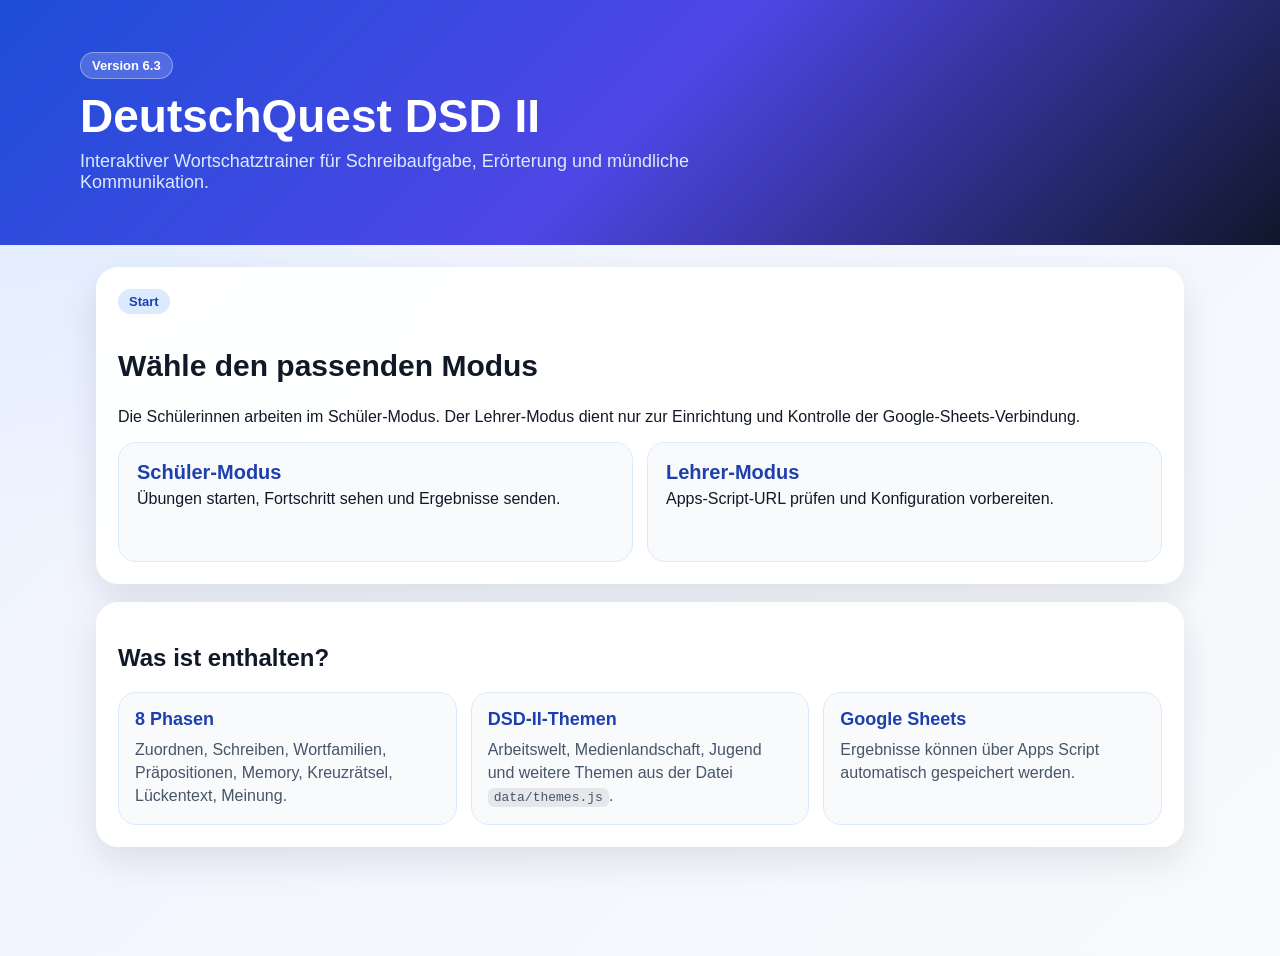
==== commit 67c7e7c1: "8.1" ====
--- a/index.html
+++ b/index.html
@@ -3,22 +3,22 @@
 <head>
   <meta charset="UTF-8">
   <meta name="viewport" content="width=device-width, initial-scale=1.0">
-  <title>DeutschQuest DSD II 8.1</title>
+  <title>DeutschQuest DSD II 8.2</title>
   <link rel="stylesheet" href="css/style.css">
 </head>
 <body>
 <header class="hero">
   <div class="heroInner">
-    <span class="badge light">Version 8.1 · Visual + Registro Total</span>
+    <span class="badge light">Version 6.3</span>
     <h1>DeutschQuest DSD II</h1>
-    <p>Interaktiver Wortschatztrainer für DSD II – jetzt visuell moderner, aber mit dem vollständigen Wortschatz der Version 6.3.</p>
+    <p>Interaktiver Wortschatztrainer für Schreibaufgabe, Erörterung und mündliche Kommunikation.</p>
   </div>
 </header>
 <main>
 <section class="card introCard">
   <span class="badge">Start</span>
   <h2>Wähle den passenden Modus</h2>
-  <p>Die Schülerinnen arbeiten im Schüler-Modus. Der Lehrer-Modus dient zur Einrichtung und Kontrolle der Google-Sheets-Verbindung.</p>
+  <p>Die Schülerinnen arbeiten im Schüler-Modus. Der Lehrer-Modus dient nur zur Einrichtung und Kontrolle der Google-Sheets-Verbindung.</p>
   <div class="navGrid">
     <a class="navCard big" href="student.html"><strong>Schüler-Modus</strong><span>Übungen starten, Fortschritt sehen und Ergebnisse senden.</span></a>
     <a class="navCard big" href="teacher.html"><strong>Lehrer-Modus</strong><span>Apps-Script-URL prüfen und Konfiguration vorbereiten.</span></a>
@@ -26,10 +26,9 @@
 </section>
 <section class="card">
   <h2>Was ist enthalten?</h2>
-  <p class="versionNote">Basis: DeutschQuest 6.3. In dieser 8.1 wurde nur die visuelle Oberfläche modernisiert; das Vokabular in <code>data/themes.js</code> bleibt erhalten.</p>
   <div class="featureGrid">
-    <div><strong>8 Übungsphasen</strong><span>Zuordnen, Schreiben, Wortfamilien, Präpositionen, Memory, Kreuzrätsel, Lückentext, Meinung.</span></div>
-    <div><strong>20 DSD-II-Themen</strong><span>Arbeitswelt, Digitalisierung, KI, Umwelt, Medien, Politik, Europa und weitere Themen aus <code>data/themes.js</code>.</span></div>
+    <div><strong>8 Phasen</strong><span>Zuordnen, Schreiben, Wortfamilien, Präpositionen, Memory, Kreuzrätsel, Lückentext, Meinung.</span></div>
+    <div><strong>DSD-II-Themen</strong><span>Arbeitswelt, Medienlandschaft, Jugend und weitere Themen aus der Datei <code>data/themes.js</code>.</span></div>
     <div><strong>Google Sheets</strong><span>Ergebnisse können über Apps Script automatisch gespeichert werden.</span></div>
   </div>
 </section>
--- a/css/style.css
+++ b/css/style.css
@@ -1,38 +1,28 @@
-:root{
-  --ink:#111827;--muted:#64748b;--soft:#f8fafc;--card:rgba(255,255,255,.92);--line:rgba(148,163,184,.28);
-  --blue:#2563eb;--blue2:#1d4ed8;--violet:#7c3aed;--cyan:#0891b2;--green:#16a34a;--red:#dc2626;--amber:#f59e0b;
-  --shadow:0 24px 70px rgba(15,23,42,.14);--radius:26px;
-}
-*{box-sizing:border-box}
-html{scroll-behavior:smooth}
-body{margin:0;font-family:Inter,Arial,Helvetica,sans-serif;color:var(--ink);background:
-  radial-gradient(circle at 8% 0%,rgba(37,99,235,.28),transparent 30%),
-  radial-gradient(circle at 92% 12%,rgba(124,58,237,.20),transparent 32%),
-  radial-gradient(circle at 52% 100%,rgba(8,145,178,.14),transparent 34%),
-  linear-gradient(135deg,#eef2ff 0%,#f8fafc 45%,#eefdfd 100%);min-height:100vh}
-body:before{content:"";position:fixed;inset:0;pointer-events:none;background-image:linear-gradient(rgba(15,23,42,.035) 1px,transparent 1px),linear-gradient(90deg,rgba(15,23,42,.035) 1px,transparent 1px);background-size:36px 36px;mask-image:linear-gradient(to bottom,black,transparent 78%)}
-header{position:relative;overflow:hidden;background:linear-gradient(135deg,#172554,#1d4ed8 48%,#7c3aed);color:white;padding:42px 18px;text-align:center;box-shadow:0 18px 45px rgba(30,64,175,.25)}
-header:after{content:"";position:absolute;right:-90px;top:-120px;width:360px;height:360px;border-radius:50%;background:rgba(255,255,255,.14)}
-header h1{position:relative;margin:0;font-size:clamp(32px,5vw,58px);letter-spacing:-.04em;line-height:1.02}
-header p{position:relative;margin:12px auto 0;color:#dbeafe;font-size:18px;max-width:800px}.hero{padding:64px 18px}.heroInner{max-width:1120px;margin:auto;text-align:left}.hero p{margin-left:0}.badge.light{background:rgba(255,255,255,.16);color:white;border:1px solid rgba(255,255,255,.38);backdrop-filter:blur(8px)}
-main{position:relative;max-width:1120px;margin:26px auto 0;padding:0 16px 76px}.card{background:var(--card);border:1px solid rgba(255,255,255,.7);border-radius:var(--radius);padding:24px;margin-bottom:20px;box-shadow:var(--shadow);backdrop-filter:blur(14px)}
-.card h2{margin:4px 0 12px;font-size:clamp(24px,3vw,34px);letter-spacing:-.03em}.card h3{margin-bottom:8px}.small{font-size:14px;color:var(--muted);line-height:1.55}.badge{display:inline-flex;align-items:center;gap:6px;background:#dbeafe;color:#1e40af;border-radius:999px;padding:7px 12px;font-weight:900;font-size:13px;margin-bottom:10px;letter-spacing:.01em}.badge:before{content:"✦";font-size:12px}code{background:#e5e7eb;padding:2px 7px;border-radius:8px}
-.controls{display:grid;grid-template-columns:1fr 1fr;gap:16px;margin:10px 0}@media(max-width:760px){.controls{grid-template-columns:1fr}}
-label{display:block;margin:6px 0 7px}select,input,textarea{width:100%;padding:13px 14px;border:1px solid #cbd5e1;border-radius:16px;font-size:16px;background:rgba(255,255,255,.98);outline:none;transition:.18s box-shadow,.18s border-color}select:focus,input:focus,textarea:focus{border-color:#60a5fa;box-shadow:0 0 0 4px rgba(37,99,235,.12)}textarea{min-height:130px;line-height:1.55}
-button{border:0;border-radius:999px;padding:12px 17px;font-weight:900;cursor:pointer;margin:7px 7px 7px 0;transition:transform .14s,box-shadow .14s,filter .14s}button:hover{transform:translateY(-1px);filter:saturate(1.06)}button:active{transform:translateY(0)}.primary{background:linear-gradient(135deg,#2563eb,#1e40af);color:white;box-shadow:0 10px 24px rgba(37,99,235,.26)}.secondary{background:#e5e7eb;color:#111827}.hint{background:linear-gradient(135deg,#ede9fe,#dbeafe);color:#5b21b6}.saveOk{color:var(--green);font-weight:900}.saveBad{color:var(--red);font-weight:900}
-.scoreBox{position:sticky;top:0;z-index:20;background:rgba(255,255,255,.80);border-bottom:1px solid rgba(148,163,184,.28);padding:12px 16px;box-shadow:0 10px 28px rgba(15,23,42,.08);backdrop-filter:blur(16px)}.scoreInner{max-width:1120px;margin:auto;display:flex;gap:12px;align-items:center;justify-content:space-between;flex-wrap:wrap}.pill{background:linear-gradient(135deg,#eff6ff,#eef2ff);color:#1d4ed8;border:1px solid #dbeafe;border-radius:999px;padding:9px 13px;font-weight:900}.progress{height:15px;background:#e5e7eb;border-radius:999px;overflow:hidden;flex:1;min-width:220px;box-shadow:inset 0 1px 3px rgba(15,23,42,.1)}.bar{height:100%;width:0%;background:linear-gradient(90deg,#22c55e,#06b6d4,#2563eb);transition:width .25s}
-.navGrid{display:grid;grid-template-columns:repeat(2,1fr);gap:16px;margin-top:16px}@media(max-width:760px){.navGrid{grid-template-columns:1fr}}.navCard{position:relative;display:block;text-decoration:none;color:#111827;border:1px solid #dbeafe;border-radius:22px;padding:20px;background:linear-gradient(135deg,#ffffff,#f8fafc);overflow:hidden;transition:.16s transform,.16s box-shadow}.navCard:after{content:"→";position:absolute;right:18px;top:16px;color:#2563eb;font-size:26px;font-weight:900}.navCard:hover{transform:translateY(-3px);box-shadow:0 18px 45px rgba(37,99,235,.14)}.navCard strong{display:block;font-size:22px;margin-bottom:8px;color:#1e40af}.navCard span{display:block;color:#475569;line-height:1.45}.navCard.big{min-height:128px}.featureGrid{display:grid;grid-template-columns:repeat(3,1fr);gap:15px}.featureGrid div{background:linear-gradient(135deg,#ffffff,#f8fafc);border:1px solid #dbeafe;border-radius:22px;padding:18px}.featureGrid strong{display:block;color:#1e40af;font-size:19px;margin-bottom:8px}.featureGrid span{color:#475569;line-height:1.45}@media(max-width:860px){.featureGrid{grid-template-columns:1fr}}
-.task{border-top:1px solid var(--line);padding:18px 0}.task:first-of-type{border-top:0}.question{font-weight:900;margin-bottom:10px;line-height:1.45}.feedback{font-weight:900;margin-top:9px}.correct{color:var(--green)}.wrong{color:var(--red)}
-.matchGrid{display:grid;grid-template-columns:1fr 1fr;gap:14px}@media(max-width:760px){.matchGrid{grid-template-columns:1fr}}.matchItem{border:1px solid #dbeafe;border-radius:20px;background:linear-gradient(135deg,#ffffff,#f8fafc);padding:14px}.matchItem strong{display:inline-block;background:#eff6ff;color:#1e40af;padding:6px 10px;border-radius:999px;margin-bottom:8px}.matchItem select{margin-top:8px}
-.letterChoices{display:flex;flex-wrap:wrap;gap:8px;margin:12px 0}.letterChoices button{border-radius:13px;padding:9px 12px;background:#e0e7ff;color:#3730a3}.letterChoices button:disabled{visibility:hidden}.answerBox{min-height:46px;background:#f8fafc;border:1px dashed #94a3b8;border-radius:16px;padding:10px;font-size:21px;font-weight:900;letter-spacing:1px}
-.familyTable{width:100%;border-collapse:separate;border-spacing:0 9px}.familyTable th{text-align:left;color:#475569}.familyTable td,.familyTable th{padding:9px}.familyTable tr.task{background:linear-gradient(135deg,#fff,#f8fafc);box-shadow:0 0 0 1px #e2e8f0;border-radius:16px}.familyTable input{min-width:150px}.prepCard{border:1px solid #dbeafe;background:linear-gradient(135deg,#ffffff,#f8fafc);border-radius:20px;padding:16px;margin:14px 0}.case{display:inline-block;background:#fef3c7;color:#92400e;border-radius:999px;padding:5px 10px;font-weight:900;margin-left:6px}.prepSolution{display:none;margin-top:11px;background:#f8fafc;border-left:5px solid var(--blue);padding:11px;border-radius:12px}
-.memoryGrid{display:grid;grid-template-columns:repeat(4,1fr);gap:12px;margin-top:14px}@media(max-width:760px){.memoryGrid{grid-template-columns:repeat(2,1fr)}}.memCard{min-height:92px;border:2px solid #cbd5e1;border-radius:22px;background:white;display:flex;align-items:center;justify-content:center;text-align:center;padding:10px;font-weight:900;cursor:pointer;box-shadow:0 10px 22px rgba(15,23,42,.06)}.memCard.hidden{background:linear-gradient(135deg,#2563eb,#7c3aed);color:transparent}.memCard.hidden:after{content:"?";color:white;font-size:34px}.memCard.matched{background:#dcfce7;border-color:#16a34a;color:#166534;cursor:default}.stage{display:flex;gap:10px;flex-wrap:wrap;margin:12px 0}.stage span{background:#f8fafc;border:1px solid #dbeafe;border-radius:999px;padding:8px 11px;font-weight:800;color:#1e40af}
-.crossWrap{overflow-x:auto;margin-top:14px;padding-bottom:8px}.crossWord{display:grid;gap:10px;min-width:max-content}.crossRow{display:flex;align-items:center;gap:5px}.rowNum{width:26px;height:26px;border-radius:50%;background:#1d4ed8;color:white;display:flex;align-items:center;justify-content:center;font-size:12px;font-weight:900;flex-shrink:0}.letterBox{width:32px;height:36px;border:2px solid #cbd5e1;border-radius:9px;text-align:center;text-transform:uppercase;font-weight:900;font-size:16px;background:white;padding:0}.letterBox.fixed{background:#dbeafe;border-color:#2563eb;color:#1e40af}.letterBox.ok{background:#dcfce7;border-color:#16a34a}.letterBox.bad{background:#fee2e2;border-color:#ef4444}.clues li{margin-bottom:8px;line-height:1.45}#showSolutionBtn{display:none}
-.wordbank{margin:12px 0}.wordbank span{display:inline-block;background:linear-gradient(135deg,#eef2ff,#eff6ff);color:#3730a3;border:1px solid #dbeafe;border-radius:999px;padding:7px 11px;margin:4px;font-weight:900}.lueckenText{font-size:17px;line-height:2}.inlineBlank{display:inline-block;width:190px;margin:0 4px}.inlineBlank input{padding:8px;border-radius:12px}
-#configCode{min-height:180px;font-family:ui-monospace,SFMono-Regular,Menlo,Consolas,monospace;font-size:14px;background:#0f172a;color:#e5e7eb}.versionNote{background:#ecfeff;border:1px solid #a5f3fc;color:#155e75;border-radius:18px;padding:12px 14px;margin-top:12px;font-weight:800}.themeMeta{display:flex;flex-wrap:wrap;gap:9px;margin-top:12px}.themeMeta span{background:#f8fafc;border:1px solid #dbeafe;color:#334155;border-radius:999px;padding:7px 10px;font-weight:800;font-size:14px}
+:root{--blue:#2563eb;--dark:#0f172a;--green:#16a34a;--red:#dc2626;--purple:#7c3aed;--line:#e5e7eb;--muted:#64748b;--bg:#f8fafc}
+*{box-sizing:border-box}body{margin:0;font-family:Arial,Helvetica,sans-serif;background:radial-gradient(circle at top left,#dbeafe,transparent 35%),linear-gradient(135deg,#eef2ff,#f8fafc);color:#111827}
+header{background:linear-gradient(135deg,#1d4ed8,#0f172a);color:white;padding:34px 18px;text-align:center}header h1{margin:0;font-size:34px}header p{margin:8px 0 0;color:#dbeafe}
+main{max-width:1120px;margin:22px auto;padding:0 16px 70px}.card{background:rgba(255,255,255,.97);border-radius:22px;padding:22px;margin-bottom:18px;box-shadow:0 14px 36px rgba(15,23,42,.10)}
+.controls{display:grid;grid-template-columns:1fr 1fr;gap:14px}@media(max-width:760px){.controls{grid-template-columns:1fr}}select,input,textarea{width:100%;padding:12px;border:1px solid #cbd5e1;border-radius:14px;font-size:16px;background:white}
+button{border:0;border-radius:999px;padding:11px 16px;font-weight:800;cursor:pointer;margin:6px 6px 6px 0}.primary{background:linear-gradient(135deg,#2563eb,#1e40af);color:white}.secondary{background:#e5e7eb;color:#111827}.hint{background:#ede9fe;color:#5b21b6}
+.badge{display:inline-block;background:#dbeafe;color:#1e40af;border-radius:999px;padding:5px 11px;font-weight:800;font-size:13px;margin-bottom:10px}.small{font-size:14px;color:var(--muted)}code{background:#e5e7eb;padding:2px 6px;border-radius:6px}
+.scoreBox{position:sticky;top:0;z-index:20;background:rgba(255,255,255,.96);border-bottom:1px solid #e5e7eb;padding:12px 16px;box-shadow:0 6px 18px rgba(15,23,42,.08)}.scoreInner{max-width:1120px;margin:auto;display:flex;gap:12px;align-items:center;justify-content:space-between;flex-wrap:wrap}.pill{background:#eff6ff;color:#1d4ed8;border-radius:999px;padding:8px 12px;font-weight:800}.progress{height:14px;background:#e5e7eb;border-radius:999px;overflow:hidden;flex:1;min-width:220px}.bar{height:100%;width:0%;background:linear-gradient(90deg,#22c55e,#2563eb)}
+.task{border-top:1px solid var(--line);padding:16px 0}.task:first-of-type{border-top:0}.question{font-weight:800;margin-bottom:8px}.feedback{font-weight:800;margin-top:8px}.correct{color:var(--green)}.wrong{color:var(--red)}
+.navGrid{display:grid;grid-template-columns:repeat(2,1fr);gap:14px;margin-top:16px}@media(max-width:760px){.navGrid{grid-template-columns:1fr}}.navCard{display:block;text-decoration:none;color:#111827;border:1px solid #dbeafe;border-radius:18px;padding:18px;background:#f8fafc}.navCard:hover{background:#eff6ff}.navCard strong{display:block;font-size:20px;margin-bottom:6px;color:#1e40af}
+.matchGrid{display:grid;grid-template-columns:1fr 1fr;gap:12px}@media(max-width:760px){.matchGrid{grid-template-columns:1fr}}.matchItem{border:1px solid #cbd5e1;border-radius:14px;background:white;padding:10px}.matchItem select{margin-top:8px}
+.letterChoices{display:flex;flex-wrap:wrap;gap:7px;margin:10px 0}.letterChoices button{border-radius:10px;padding:8px 11px;background:#e0e7ff;color:#3730a3}.letterChoices button:disabled{visibility:hidden}.answerBox{min-height:42px;background:#f8fafc;border:1px dashed #94a3b8;border-radius:12px;padding:9px;font-size:20px;font-weight:900;letter-spacing:1px}
+.familyTable{width:100%;border-collapse:separate;border-spacing:0 8px}.familyTable th{text-align:left;color:#475569}.familyTable td,.familyTable th{padding:8px}.familyTable input{min-width:150px}
+.memoryGrid{display:grid;grid-template-columns:repeat(4,1fr);gap:11px;margin-top:14px}@media(max-width:760px){.memoryGrid{grid-template-columns:repeat(2,1fr)}}.memCard{min-height:88px;border:2px solid #cbd5e1;border-radius:18px;background:white;display:flex;align-items:center;justify-content:center;text-align:center;padding:10px;font-weight:800;cursor:pointer}.memCard.hidden{background:linear-gradient(135deg,#2563eb,#7c3aed);color:transparent}.memCard.hidden:after{content:"?";color:white;font-size:30px}.memCard.matched{background:#dcfce7;border-color:#16a34a;color:#166534;cursor:default}
+.stage{display:flex;gap:10px;flex-wrap:wrap;margin:12px 0}.stage span{background:#f8fafc;border:1px solid #dbeafe;border-radius:999px;padding:7px 10px;font-weight:700;color:#1e40af}
+.crossWrap{overflow-x:auto;margin-top:14px;padding-bottom:8px}.crossWord{display:grid;gap:10px;min-width:max-content}.crossRow{display:flex;align-items:center;gap:5px}.rowNum{width:24px;height:24px;border-radius:50%;background:#1d4ed8;color:white;display:flex;align-items:center;justify-content:center;font-size:11px;font-weight:900;flex-shrink:0}.letterBox{width:30px;height:34px;border:2px solid #cbd5e1;border-radius:7px;text-align:center;text-transform:uppercase;font-weight:900;font-size:16px;background:white;padding:0}.letterBox.fixed{background:#dbeafe;border-color:#2563eb;color:#1e40af}.letterBox.ok{background:#dcfce7;border-color:#16a34a}.letterBox.bad{background:#fee2e2;border-color:#ef4444}.clues li{margin-bottom:8px}#showSolutionBtn{display:none}
+.wordbank span{display:inline-block;background:#eef2ff;color:#3730a3;border-radius:999px;padding:6px 10px;margin:4px;font-weight:800}.lueckenText{font-size:17px;line-height:1.9}.inlineBlank{display:inline-block;width:180px;margin:0 4px}.inlineBlank input{padding:7px;border-radius:10px}
+.prepCard{border:1px solid #cbd5e1;background:white;border-radius:16px;padding:14px;margin:12px 0}.case{display:inline-block;background:#fef3c7;color:#92400e;border-radius:999px;padding:4px 9px;font-weight:800;margin-left:6px}.prepSolution{display:none;margin-top:10px;background:#f8fafc;border-left:5px solid var(--blue);padding:10px;border-radius:10px}
+textarea{min-height:130px}.saveOk{color:#16a34a;font-weight:800}.saveBad{color:#dc2626;font-weight:800}
+
+#configCode{min-height:170px;font-family:monospace;font-size:14px;background:#0f172a;color:#e5e7eb}
 
 
-.logPanel{margin-top:16px;padding:14px;border-radius:18px;background:rgba(255,255,255,.72);border:1px solid rgba(15,23,42,.09)}
-.logPanel ul{margin:8px 0 0 18px;padding:0}
-.logPanel li{margin:4px 0}
-.saveOk{color:#15803d;font-weight:700}.saveBad{color:#b91c1c;font-weight:700}
+/* DeutschQuest 6.3 Ergänzungen */
+.hero{padding:52px 18px;background:linear-gradient(135deg,#1d4ed8,#4f46e5,#0f172a)}
+.heroInner{max-width:1120px;margin:auto;text-align:left}.hero h1{font-size:46px}.hero p{font-size:18px;max-width:720px}.badge.light{background:rgba(255,255,255,.18);color:white;border:1px solid rgba(255,255,255,.35)}
+.introCard h2{font-size:30px}.navCard.big{min-height:120px}.featureGrid{display:grid;grid-template-columns:repeat(3,1fr);gap:14px}.featureGrid div{background:#f8fafc;border:1px solid #dbeafe;border-radius:18px;padding:16px}.featureGrid strong{display:block;color:#1e40af;font-size:18px;margin-bottom:8px}.featureGrid span{color:#475569;line-height:1.45}
+@media(max-width:860px){.featureGrid{grid-template-columns:1fr}.hero h1{font-size:34px}}
